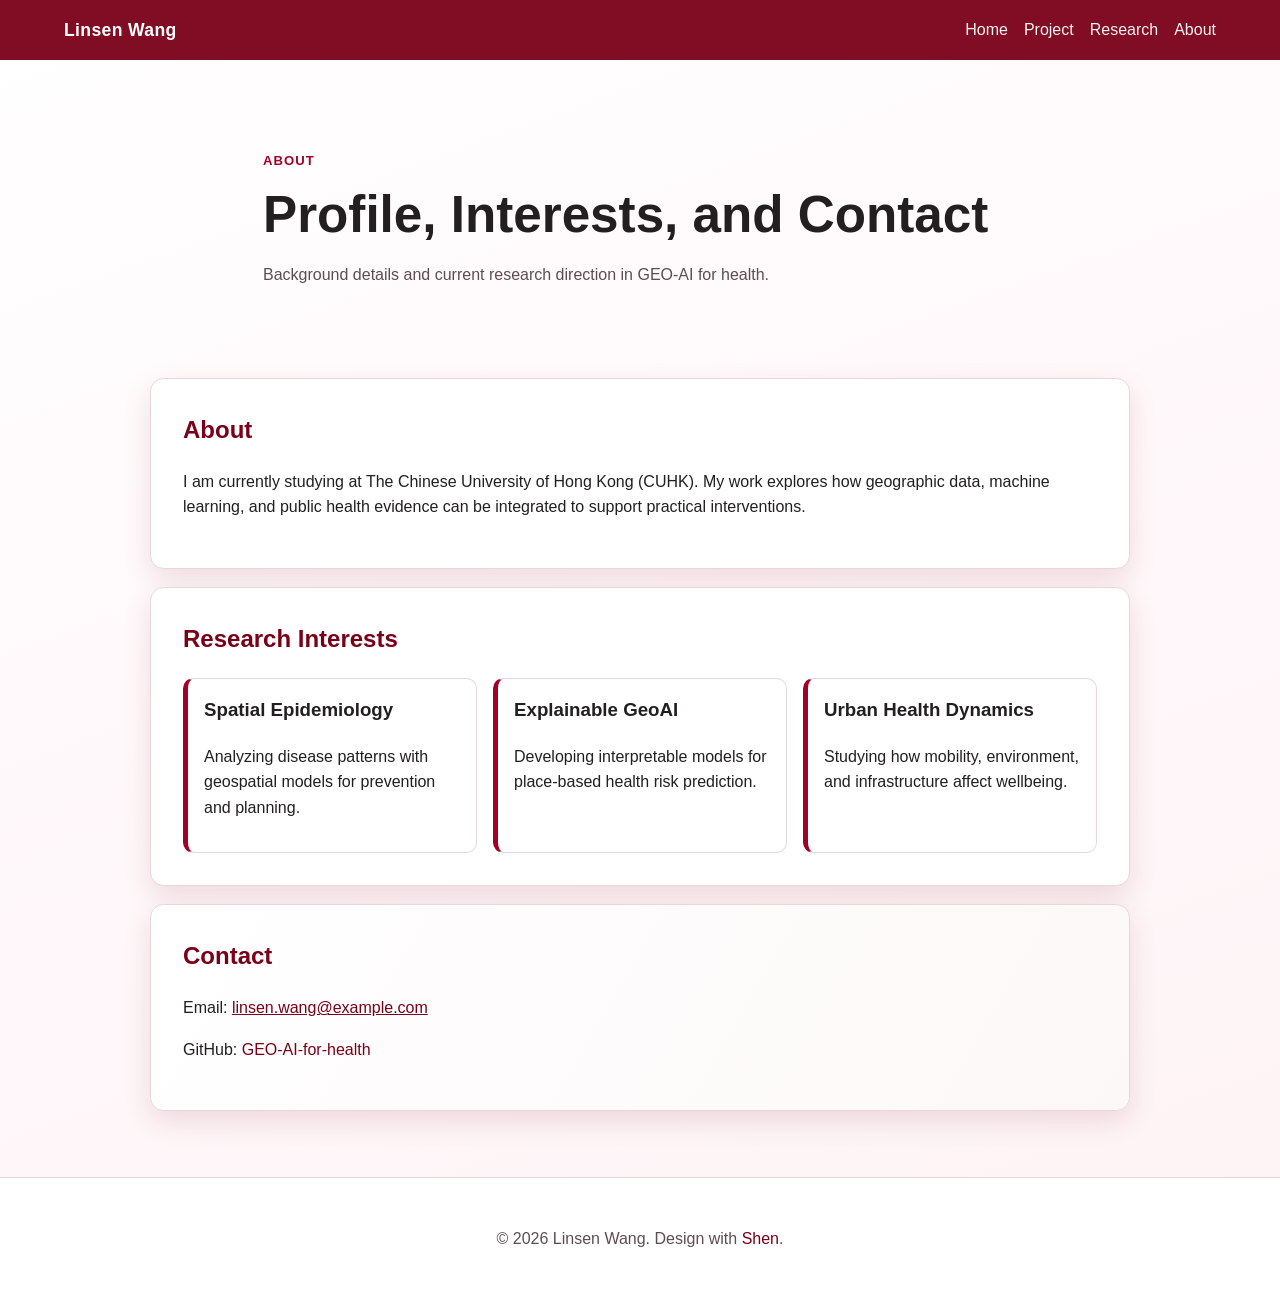
==== about.html @ bac1134b "init init with shen" ====
<!DOCTYPE html>
<html lang="en">
<head>
  <meta charset="UTF-8">
  <meta name="viewport" content="width=device-width, initial-scale=1.0">
  <title>Linsen Wang | About</title>
  <meta name="description" content="About page for Linsen Wang at CUHK with research interests and contact.">
  <link rel="stylesheet" href="assets/css/style.css">
</head>
<body>
  <header class="hero hero-compact" id="top">
    <nav class="main-nav" data-include="partials/nav.html"></nav>

    <div class="hero-content">
      <p class="hero-kicker">About</p>
      <h1>Profile, Interests, and Contact</h1>
      <p class="hero-text">Background details and current research direction in GEO-AI for health.</p>
    </div>
  </header>

  <main>
    <section class="panel">
      <h2>About</h2>
      <p>
        I am currently studying at The Chinese University of Hong Kong (CUHK). My work explores
        how geographic data, machine learning, and public health evidence can be integrated to
        support practical interventions.
      </p>
    </section>

    <section class="panel">
      <h2>Research Interests</h2>
      <div class="card-grid">
        <article class="card">
          <h3>Spatial Epidemiology</h3>
          <p>Analyzing disease patterns with geospatial models for prevention and planning.</p>
        </article>
        <article class="card">
          <h3>Explainable GeoAI</h3>
          <p>Developing interpretable models for place-based health risk prediction.</p>
        </article>
        <article class="card">
          <h3>Urban Health Dynamics</h3>
          <p>Studying how mobility, environment, and infrastructure affect wellbeing.</p>
        </article>
      </div>
    </section>

    <section class="panel panel-accent">
      <h2>Contact</h2>
      <p>Email: <a href="mailto:linsen.wang@example.com">linsen.wang@example.com</a></p>
      <p>GitHub: <a href="https://github.com/GEO-AI-for-health" target="_blank" rel="noopener noreferrer">GEO-AI-for-health</a></p>
    </section>
  </main>

  <footer class="site-footer" data-include="partials/footer.html"></footer>

  <script src="assets/js/site.js"></script>
</body>
</html>
---- assets/css/style.css ----
:root {
  --cuhk-red: #7a0019;
  --cuhk-red-light: #a20026;
  --warm-white: #fcf8f7;
  --ink: #231f20;
  --muted: #5d4d52;
  --panel: #ffffff;
  --border: #e7d7dc;
  --shadow: 0 10px 28px rgba(122, 0, 25, 0.12);
}

* {
  box-sizing: border-box;
}

body {
  margin: 0;
  font-family: "Segoe UI", "Noto Sans", "Helvetica Neue", Arial, sans-serif;
  line-height: 1.6;
  color: var(--ink);
  background: linear-gradient(160deg, #fff 0%, #fff8fa 45%, #fdf3f5 100%);
}

a {
  color: var(--cuhk-red);
}

a:hover,
a:focus-visible {
  color: #5e0014;
}

a[target="_blank"] {
  text-decoration: none;
}

a[target="_blank"]:hover,
a[target="_blank"]:focus-visible {
  text-decoration: none;
}

/* NAVIGATION */
.main-nav {
  display: flex;
  align-items: center;
  justify-content: space-between;
  gap: 1rem;
  padding: 1rem clamp(1rem, 5vw, 4rem);
  position: sticky;
  top: 0;
  background: rgba(122, 0, 25, 0.95);
  backdrop-filter: blur(6px);
  z-index: 100;
  width: 100%;
}

.brand {
  color: #fff;
  text-decoration: none;
  font-weight: 700;
  font-size: 1.1rem;
  letter-spacing: 0.02em;
}

.menu-toggle {
  display: none;
  border: 1px solid rgba(255, 255, 255, 0.4);
  background: transparent;
  color: #fff;
  border-radius: 999px;
  padding: 0.35rem 0.8rem;
  cursor: pointer;
}

.nav-links {
  list-style: none;
  display: flex;
  gap: 1rem;
  margin: 0;
  padding: 0;
}

.nav-links a {
  color: #fff;
  text-decoration: none;
  font-weight: 500;
  opacity: 0.95;
}

.nav-links a:hover,
.nav-links a:focus-visible {
  opacity: 1;
  text-decoration: underline;
  text-underline-offset: 0.2rem;
}

/* HERO */
.hero {
  min-height: 68vh;
}

.hero-compact {
  min-height: 40vh;
}

.hero-content {
  max-width: 850px;
  margin: 0 auto;
  padding: clamp(2rem, 6vw, 5rem) clamp(1rem, 5vw, 3rem) 3rem;
}

.hero-kicker {
  color: var(--cuhk-red-light);
  font-weight: 700;
  text-transform: uppercase;
  letter-spacing: 0.08em;
  font-size: 0.82rem;
}

.hero h1 {
  margin: 0.5rem 0 1rem;
  font-size: clamp(1.9rem, 6vw, 3.2rem);
  line-height: 1.2;
}

.hero-text {
  max-width: 66ch;
  color: var(--muted);
}

.hero-cta {
  display: inline-block;
  margin-top: 1.2rem;
  padding: 0.72rem 1.1rem;
  border-radius: 0.65rem;
  background: var(--cuhk-red);
  color: #fff;
  text-decoration: none;
  font-weight: 600;
  box-shadow: var(--shadow);
}

.hero-cta:hover,
.hero-cta:focus-visible {
  background: #5e0014;
}

/* PANELS */
main {
  padding: 0 clamp(1rem, 5vw, 3.2rem) 3rem;
}

main,
.hero-content {
  width: min(1120px, 100%);
  margin-left: auto;
  margin-right: auto;
}

.panel {
  max-width: 980px;
  margin: 1.1rem auto;
  background: var(--panel);
  border: 1px solid var(--border);
  border-radius: 0.85rem;
  box-shadow: var(--shadow);
  padding: clamp(1rem, 3vw, 2rem);
}

.panel h2 {
  margin-top: 0;
  color: var(--cuhk-red);
}

.panel-accent {
  background: linear-gradient(120deg, #fff, var(--warm-white));
}

.card-grid {
  display: grid;
  grid-template-columns: repeat(auto-fit, minmax(220px, 1fr));
  gap: 1rem;
}

.card {
  border: 1px solid var(--border);
  border-left: 5px solid var(--cuhk-red-light);
  border-radius: 0.65rem;
  padding: 1rem;
  background: #fff;
}

.card h3 {
  margin-top: 0;
}

.timeline,
.publication-list {
  padding-left: 1.2rem;
}

.timeline li,
.publication-list li {
  margin-bottom: 0.75rem;
}

.site-footer {
  padding: 2rem 1rem 2.4rem;
  text-align: center;
  color: var(--muted);
  border-top: 1px solid var(--border);
  background: #fff;
  width: 100%;
}

.site-footer a {
  color: var(--cuhk-red);
  text-decoration: none;
}

/* MOBILE MENU */
@media (max-width: 800px) {
  .menu-toggle {
    display: inline-block;
  }

  .nav-links {
    position: absolute;
    right: 1rem;
    top: 3.6rem;
    flex-direction: column;
    background: #5e0014;
    border: 1px solid rgba(255, 255, 255, 0.2);
    border-radius: 0.65rem;
    min-width: 190px;
    padding: 0.65rem;
    display: none;
  }

  .nav-links.open {
    display: flex;
  }
}

/*
  STYLE CUSTOMIZATION GUIDE:
  - Change --cuhk-red and --cuhk-red-light to switch theme color.
  - Edit spacing in .panel, .hero-content for denser/airier layouts.
  - Add new section styles by creating a new class and attaching it in index.html.
*/
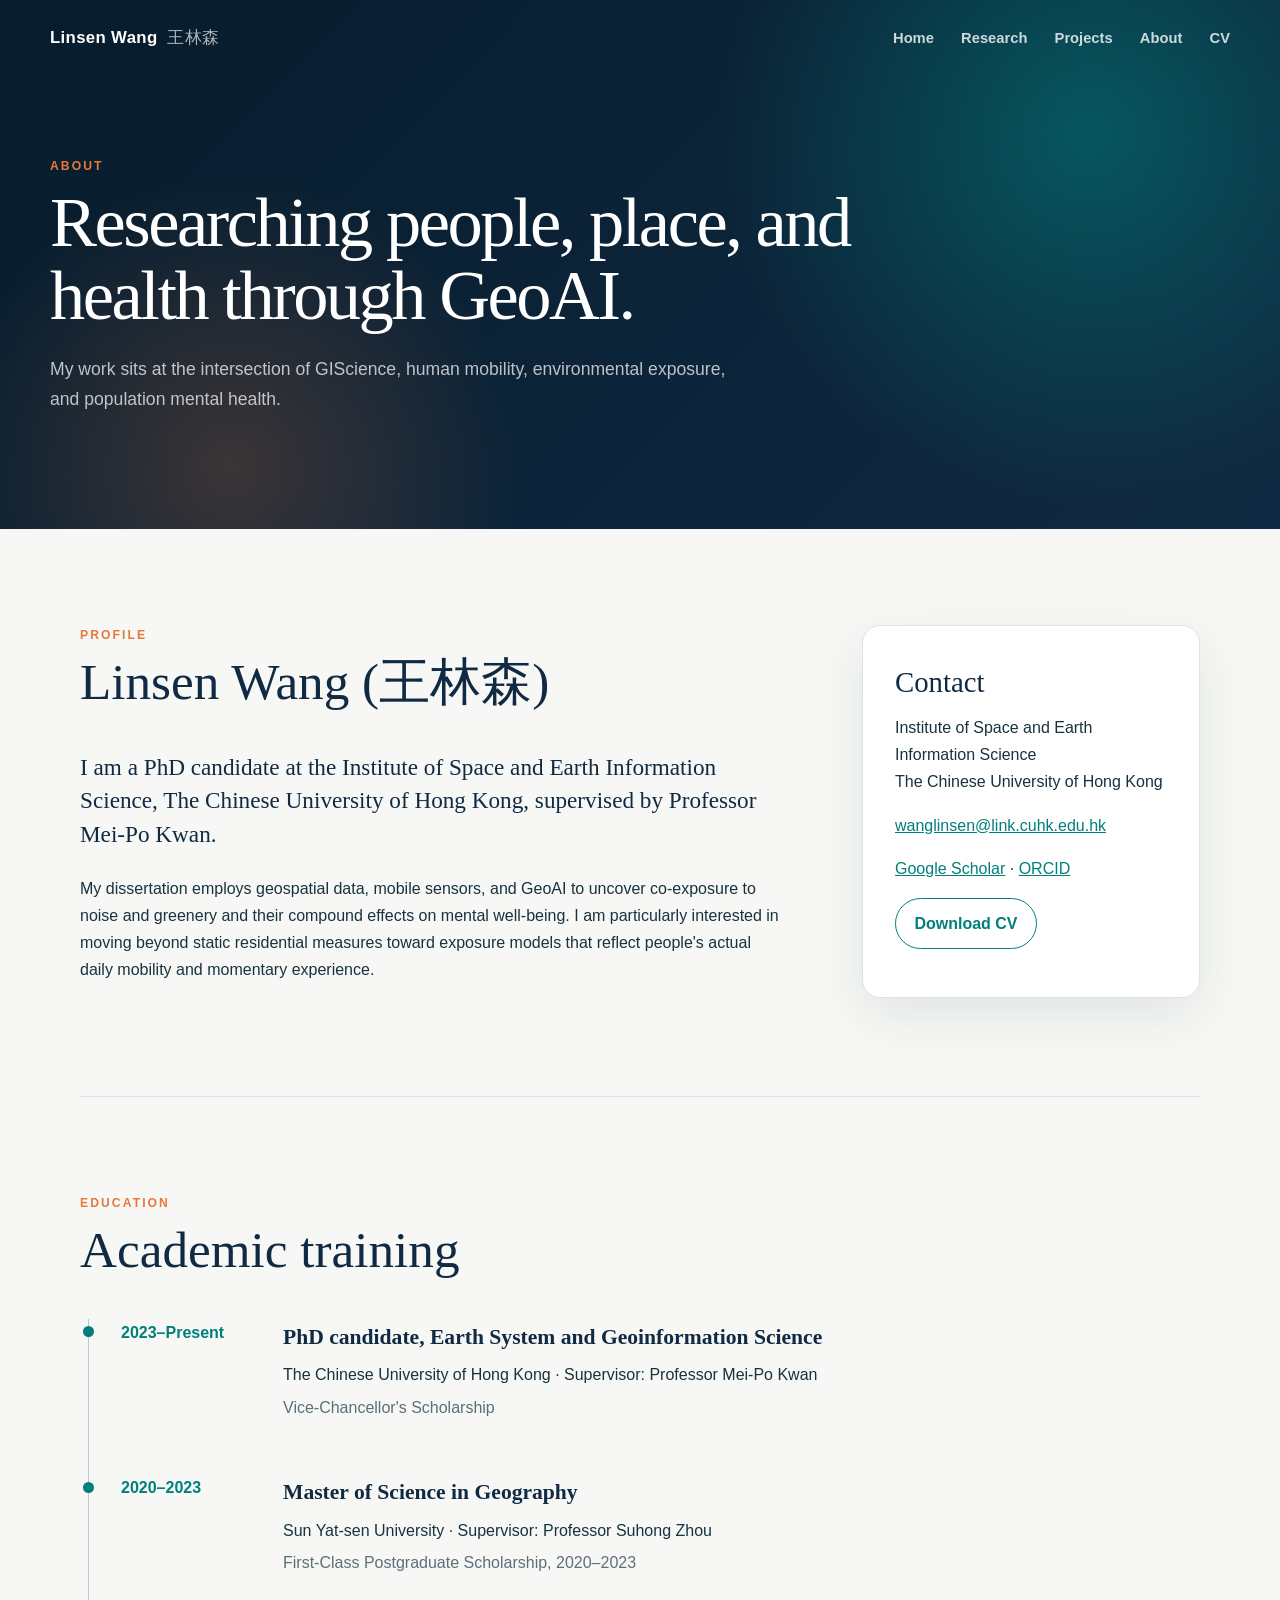
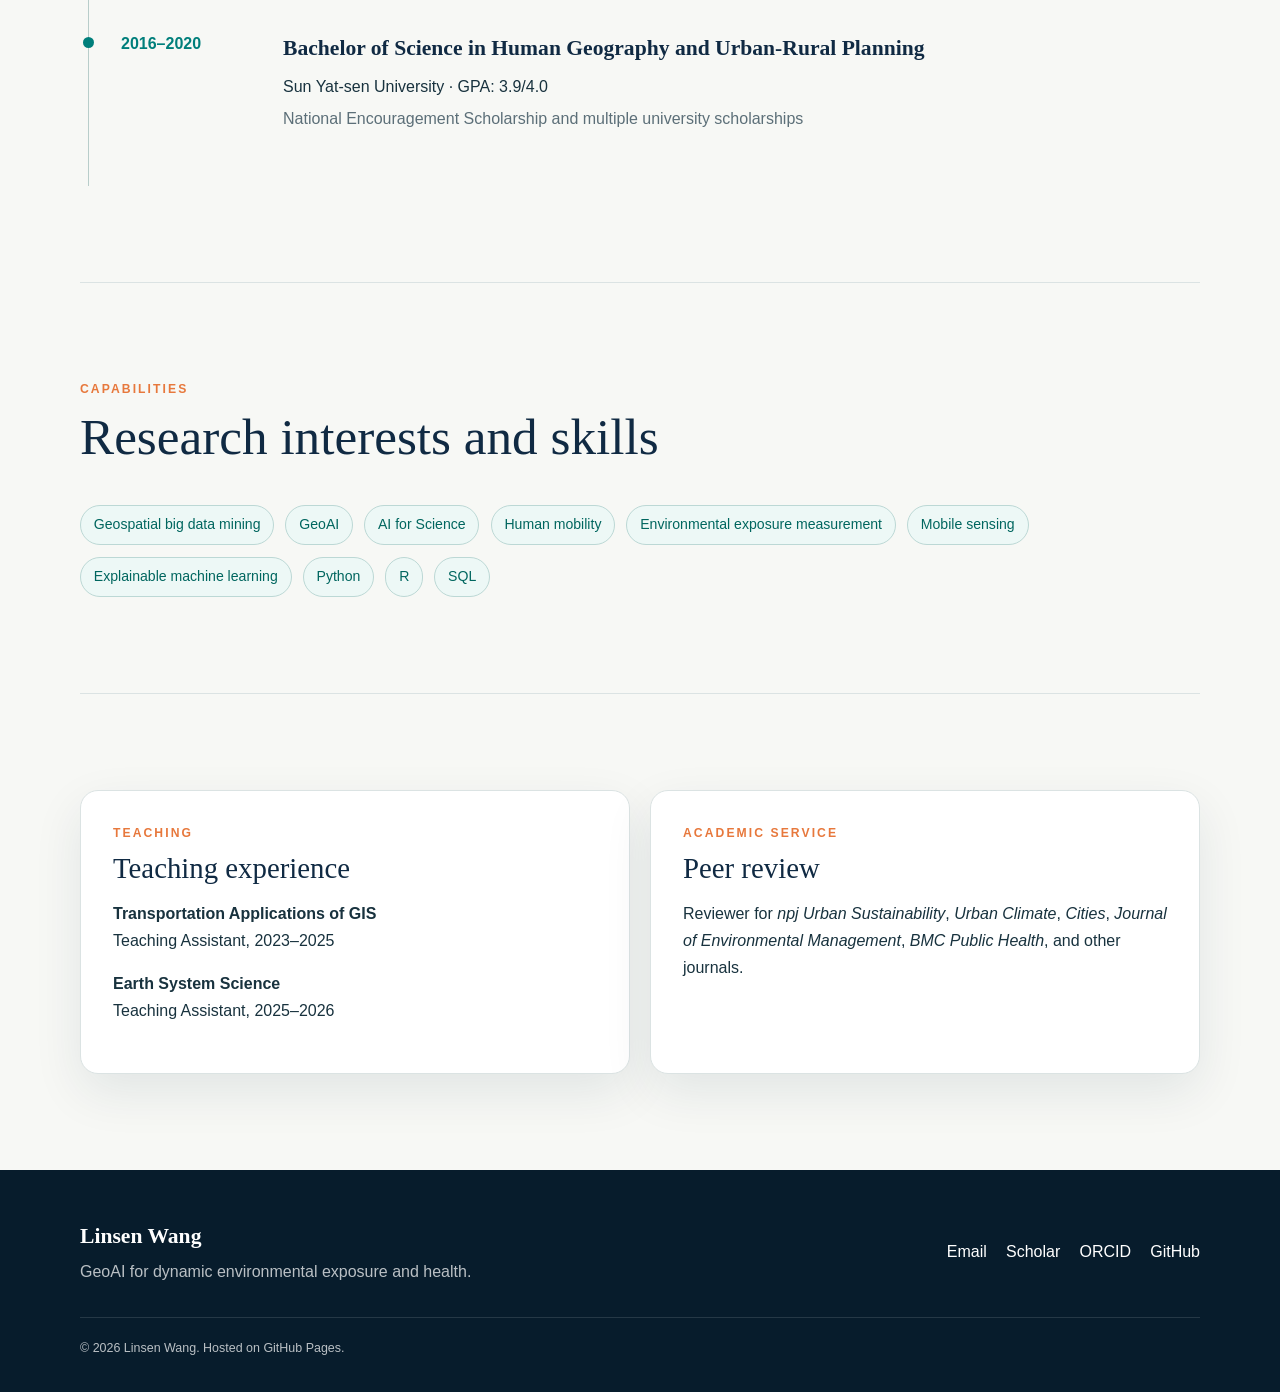
==== commit 30f2a8db: "feat: build academic profile from CV" ====
--- a/about.html
+++ b/about.html
@@ -4,57 +4,99 @@
   <meta charset="UTF-8">
   <meta name="viewport" content="width=device-width, initial-scale=1.0">
   <title>Linsen Wang | About</title>
-  <meta name="description" content="About page for Linsen Wang at CUHK with research interests and contact.">
+  <meta name="description" content="Education, research interests, awards, teaching, and academic service of Linsen Wang.">
   <link rel="stylesheet" href="assets/css/style.css">
 </head>
 <body>
-  <header class="hero hero-compact" id="top">
+  <header class="page-header" id="top">
     <nav class="main-nav" data-include="partials/nav.html"></nav>
-
-    <div class="hero-content">
-      <p class="hero-kicker">About</p>
-      <h1>Profile, Interests, and Contact</h1>
-      <p class="hero-text">Background details and current research direction in GEO-AI for health.</p>
+    <div class="page-header-content">
+      <p class="eyebrow">About</p>
+      <h1>Researching people, place, and health through GeoAI.</h1>
+      <p>
+        My work sits at the intersection of GIScience, human mobility, environmental exposure,
+        and population mental health.
+      </p>
     </div>
   </header>
 
   <main>
-    <section class="panel">
-      <h2>About</h2>
-      <p>
-        I am currently studying at The Chinese University of Hong Kong (CUHK). My work explores
-        how geographic data, machine learning, and public health evidence can be integrated to
-        support practical interventions.
-      </p>
+    <section class="section two-column">
+      <div>
+        <div class="section-heading">
+          <p class="eyebrow">Profile</p>
+          <h2>Linsen Wang (王林森)</h2>
+        </div>
+        <p class="lead">
+          I am a PhD candidate at the Institute of Space and Earth Information Science,
+          The Chinese University of Hong Kong, supervised by Professor Mei-Po Kwan.
+        </p>
+        <p>
+          My dissertation employs geospatial data, mobile sensors, and GeoAI to uncover
+          co-exposure to noise and greenery and their compound effects on mental well-being.
+          I am particularly interested in moving beyond static residential measures toward
+          exposure models that reflect people's actual daily mobility and momentary experience.
+        </p>
+      </div>
+      <aside class="contact-card">
+        <h2>Contact</h2>
+        <p>Institute of Space and Earth Information Science<br>The Chinese University of Hong Kong</p>
+        <p><a href="mailto:wanglinsen@link.cuhk.edu.hk">wanglinsen@link.cuhk.edu.hk</a></p>
+        <p><a href="https://scholar.google.com/citations?user=E6fkBGgAAAAJ&hl=en" target="_blank" rel="noopener noreferrer">Google Scholar</a> · <a href="https://orcid.org/0009-0004-7483-9359" target="_blank" rel="noopener noreferrer">ORCID</a></p>
+        <p><a class="button cv-button" href="assets/Linsen_Wang_CV.docx">Download CV</a></p>
+      </aside>
     </section>
 
-    <section class="panel">
-      <h2>Research Interests</h2>
-      <div class="card-grid">
-        <article class="card">
-          <h3>Spatial Epidemiology</h3>
-          <p>Analyzing disease patterns with geospatial models for prevention and planning.</p>
+    <section class="section">
+      <div class="section-heading">
+        <p class="eyebrow">Education</p>
+        <h2>Academic training</h2>
+      </div>
+      <div class="timeline">
+        <article>
+          <div class="timeline-date">2023–Present</div>
+          <div><h3>PhD candidate, Earth System and Geoinformation Science</h3><p>The Chinese University of Hong Kong · Supervisor: Professor Mei-Po Kwan</p><p class="muted">Vice-Chancellor's Scholarship</p></div>
         </article>
-        <article class="card">
-          <h3>Explainable GeoAI</h3>
-          <p>Developing interpretable models for place-based health risk prediction.</p>
+        <article>
+          <div class="timeline-date">2020–2023</div>
+          <div><h3>Master of Science in Geography</h3><p>Sun Yat-sen University · Supervisor: Professor Suhong Zhou</p><p class="muted">First-Class Postgraduate Scholarship, 2020–2023</p></div>
         </article>
-        <article class="card">
-          <h3>Urban Health Dynamics</h3>
-          <p>Studying how mobility, environment, and infrastructure affect wellbeing.</p>
+        <article>
+          <div class="timeline-date">2016–2020</div>
+          <div><h3>Bachelor of Science in Human Geography and Urban-Rural Planning</h3><p>Sun Yat-sen University · GPA: 3.9/4.0</p><p class="muted">National Encouragement Scholarship and multiple university scholarships</p></div>
         </article>
       </div>
     </section>
 
-    <section class="panel panel-accent">
-      <h2>Contact</h2>
-      <p>Email: <a href="mailto:linsen.wang@example.com">linsen.wang@example.com</a></p>
-      <p>GitHub: <a href="https://github.com/GEO-AI-for-health" target="_blank" rel="noopener noreferrer">GEO-AI-for-health</a></p>
+    <section class="section">
+      <div class="section-heading">
+        <p class="eyebrow">Capabilities</p>
+        <h2>Research interests and skills</h2>
+      </div>
+      <div class="tag-list">
+        <span>Geospatial big data mining</span><span>GeoAI</span><span>AI for Science</span>
+        <span>Human mobility</span><span>Environmental exposure measurement</span>
+        <span>Mobile sensing</span><span>Explainable machine learning</span>
+        <span>Python</span><span>R</span><span>SQL</span>
+      </div>
+    </section>
+
+    <section class="section split-cards">
+      <article class="info-card">
+        <p class="eyebrow">Teaching</p>
+        <h2>Teaching experience</h2>
+        <p><strong>Transportation Applications of GIS</strong><br>Teaching Assistant, 2023–2025</p>
+        <p><strong>Earth System Science</strong><br>Teaching Assistant, 2025–2026</p>
+      </article>
+      <article class="info-card">
+        <p class="eyebrow">Academic service</p>
+        <h2>Peer review</h2>
+        <p>Reviewer for <em>npj Urban Sustainability</em>, <em>Urban Climate</em>, <em>Cities</em>, <em>Journal of Environmental Management</em>, <em>BMC Public Health</em>, and other journals.</p>
+      </article>
     </section>
   </main>
 
   <footer class="site-footer" data-include="partials/footer.html"></footer>
-
   <script src="assets/js/site.js"></script>
 </body>
 </html>
--- a/assets/css/style.css
+++ b/assets/css/style.css
@@ -1,250 +1,263 @@
 :root {
-  --cuhk-red: #7a0019;
-  --cuhk-red-light: #a20026;
-  --warm-white: #fcf8f7;
-  --ink: #231f20;
-  --muted: #5d4d52;
-  --panel: #ffffff;
-  --border: #e7d7dc;
-  --shadow: 0 10px 28px rgba(122, 0, 25, 0.12);
-}
-
-* {
-  box-sizing: border-box;
-}
-
+  --navy: #102a43;
+  --navy-deep: #071c2c;
+  --teal: #007f7b;
+  --teal-light: #dff4f1;
+  --orange: #e7783c;
+  --paper: #f7f8f5;
+  --white: #ffffff;
+  --ink: #18323e;
+  --muted: #5c6f78;
+  --line: #dbe3e3;
+  --shadow: 0 18px 50px rgba(16, 42, 67, 0.09);
+  --radius: 18px;
+}
+
+* { box-sizing: border-box; }
+html { scroll-behavior: smooth; }
 body {
   margin: 0;
-  font-family: "Segoe UI", "Noto Sans", "Helvetica Neue", Arial, sans-serif;
-  line-height: 1.6;
   color: var(--ink);
-  background: linear-gradient(160deg, #fff 0%, #fff8fa 45%, #fdf3f5 100%);
-}
-
-a {
-  color: var(--cuhk-red);
-}
-
-a:hover,
-a:focus-visible {
-  color: #5e0014;
-}
-
-a[target="_blank"] {
-  text-decoration: none;
-}
-
-a[target="_blank"]:hover,
-a[target="_blank"]:focus-visible {
-  text-decoration: none;
-}
-
-/* NAVIGATION */
+  background: var(--paper);
+  font-family: Inter, "Segoe UI", "Noto Sans", Arial, sans-serif;
+  line-height: 1.7;
+}
+a { color: var(--teal); }
+a:hover, a:focus-visible { color: var(--navy); }
+
 .main-nav {
+  width: min(1180px, calc(100% - 2rem));
+  margin: 0 auto;
+  min-height: 76px;
   display: flex;
   align-items: center;
   justify-content: space-between;
-  gap: 1rem;
-  padding: 1rem clamp(1rem, 5vw, 4rem);
-  position: sticky;
-  top: 0;
-  background: rgba(122, 0, 25, 0.95);
-  backdrop-filter: blur(6px);
-  z-index: 100;
-  width: 100%;
-}
-
+  gap: 2rem;
+  position: relative;
+  z-index: 20;
+}
 .brand {
-  color: #fff;
+  color: var(--white);
+  font-size: 1.05rem;
+  font-weight: 750;
   text-decoration: none;
-  font-weight: 700;
-  font-size: 1.1rem;
-  letter-spacing: 0.02em;
-}
-
+  letter-spacing: .02em;
+}
+.brand span { font-weight: 500; opacity: .65; margin-left: .3rem; }
+.nav-links { display: flex; gap: 1.7rem; list-style: none; margin: 0; padding: 0; }
+.nav-links a {
+  color: rgba(255,255,255,.8);
+  text-decoration: none;
+  font-size: .92rem;
+  font-weight: 650;
+}
+.nav-links a:hover, .nav-links a:focus-visible { color: var(--white); }
 .menu-toggle {
   display: none;
-  border: 1px solid rgba(255, 255, 255, 0.4);
+  color: var(--white);
+  border: 1px solid rgba(255,255,255,.35);
+  border-radius: 999px;
+  padding: .4rem .9rem;
   background: transparent;
-  color: #fff;
+}
+
+.hero, .page-header {
+  color: var(--white);
+  background:
+    radial-gradient(circle at 85% 25%, rgba(0,127,123,.55), transparent 32%),
+    radial-gradient(circle at 18% 88%, rgba(231,120,60,.22), transparent 25%),
+    linear-gradient(135deg, var(--navy-deep), var(--navy));
+}
+.hero { min-height: 720px; }
+.hero-layout {
+  width: min(1180px, calc(100% - 2rem));
+  min-height: 620px;
+  margin: 0 auto;
+  padding: 5rem 0 7rem;
+  display: grid;
+  grid-template-columns: minmax(0, 1.3fr) minmax(300px, .7fr);
+  align-items: center;
+  gap: clamp(3rem, 7vw, 7rem);
+}
+.hero h1, .page-header h1 {
+  margin: .6rem 0 1.5rem;
+  max-width: 850px;
+  font-family: Georgia, "Times New Roman", serif;
+  font-size: clamp(2.8rem, 6vw, 5.7rem);
+  font-weight: 500;
+  line-height: 1.03;
+  letter-spacing: -.035em;
+}
+.hero-text { max-width: 690px; color: rgba(255,255,255,.76); font-size: 1.14rem; }
+.eyebrow {
+  margin: 0;
+  color: var(--orange);
+  font-size: .76rem;
+  font-weight: 800;
+  letter-spacing: .17em;
+  text-transform: uppercase;
+}
+.hero-card {
+  padding: 2rem;
+  border: 1px solid rgba(255,255,255,.18);
+  border-radius: var(--radius);
+  background: rgba(255,255,255,.08);
+  box-shadow: 0 28px 80px rgba(0,0,0,.18);
+  backdrop-filter: blur(12px);
+}
+.hero-card h2 { font-family: Georgia, serif; font-size: 1.75rem; line-height: 1.25; }
+.hero-card p { color: rgba(255,255,255,.75); }
+.card-label { color: #75d8d0 !important; font-size: .75rem; font-weight: 800; letter-spacing: .12em; text-transform: uppercase; }
+.quick-facts { margin: 1.5rem 0 0; }
+.quick-facts div { padding: .8rem 0; border-top: 1px solid rgba(255,255,255,.13); }
+.quick-facts dt { color: rgba(255,255,255,.5); font-size: .72rem; text-transform: uppercase; letter-spacing: .08em; }
+.quick-facts dd { margin: .15rem 0 0; color: var(--white); }
+.button-row { display: flex; flex-wrap: wrap; gap: .85rem; margin-top: 2rem; }
+.button {
+  display: inline-flex;
+  align-items: center;
+  min-height: 48px;
+  padding: .7rem 1.15rem;
   border-radius: 999px;
-  padding: 0.35rem 0.8rem;
-  cursor: pointer;
-}
-
-.nav-links {
-  list-style: none;
-  display: flex;
-  gap: 1rem;
-  margin: 0;
-  padding: 0;
-}
-
-.nav-links a {
-  color: #fff;
+  font-weight: 750;
   text-decoration: none;
+}
+.button-primary { color: var(--navy-deep); background: var(--white); }
+.button-secondary { color: var(--white); border: 1px solid rgba(255,255,255,.38); background: transparent; }
+.button:hover, .button:focus-visible { color: var(--navy-deep); background: #dff4f1; }
+.profile-links { display: flex; flex-wrap: wrap; gap: 1.2rem; list-style: none; padding: 0; margin: 1.5rem 0 0; }
+.profile-links a { color: rgba(255,255,255,.72); font-size: .88rem; text-decoration: none; border-bottom: 1px solid rgba(255,255,255,.3); }
+
+.page-header-content {
+  width: min(1180px, calc(100% - 2rem));
+  margin: 0 auto;
+  padding: 5rem 0 6rem;
+}
+.page-header h1 { max-width: 940px; font-size: clamp(2.7rem, 5.5vw, 5rem); }
+.page-header-content > p:not(.eyebrow) { max-width: 680px; color: rgba(255,255,255,.72); font-size: 1.1rem; }
+.page-header .button { margin-top: 1rem; }
+
+main { overflow: hidden; }
+.section {
+  width: min(1120px, calc(100% - 2rem));
+  margin: 0 auto;
+  padding: 6rem 0;
+}
+.section + .section { border-top: 1px solid var(--line); }
+.section-heading { max-width: 760px; margin-bottom: 2.5rem; }
+.section-heading h2, .contact-card h2, .info-card h2 {
+  margin: .5rem 0 0;
+  color: var(--navy);
+  font-family: Georgia, "Times New Roman", serif;
+  font-size: clamp(2rem, 4vw, 3.25rem);
   font-weight: 500;
-  opacity: 0.95;
-}
-
-.nav-links a:hover,
-.nav-links a:focus-visible {
-  opacity: 1;
-  text-decoration: underline;
-  text-underline-offset: 0.2rem;
-}
-
-/* HERO */
-.hero {
-  min-height: 68vh;
-}
-
-.hero-compact {
-  min-height: 40vh;
-}
-
-.hero-content {
-  max-width: 850px;
-  margin: 0 auto;
-  padding: clamp(2rem, 6vw, 5rem) clamp(1rem, 5vw, 3rem) 3rem;
-}
-
-.hero-kicker {
-  color: var(--cuhk-red-light);
-  font-weight: 700;
+  line-height: 1.12;
+}
+.lead { color: var(--navy); font-family: Georgia, serif; font-size: 1.45rem; line-height: 1.45; }
+.muted, .venue, .note { color: var(--muted); }
+.note { font-size: .9rem; margin-top: 2rem; }
+.card-grid { display: grid; grid-template-columns: repeat(3, 1fr); gap: 1.25rem; }
+.card, .info-card, .contact-card, .project-card {
+  padding: 2rem;
+  border: 1px solid var(--line);
+  border-radius: var(--radius);
+  background: var(--white);
+  box-shadow: var(--shadow);
+}
+.card-number { color: var(--orange); font-size: .75rem; font-weight: 800; letter-spacing: .12em; }
+.card h3 { color: var(--navy); font-family: Georgia, serif; font-size: 1.45rem; }
+.feature-section { width: min(1120px, calc(100% - 2rem)); }
+.feature-list { display: grid; gap: 1rem; }
+.feature-item {
+  position: relative;
+  padding: 2rem 2rem 2rem 2.25rem;
+  border-left: 4px solid var(--teal);
+  background: var(--white);
+}
+.feature-item h3 { margin: .55rem 0 .65rem; color: var(--navy); font-family: Georgia, serif; font-size: 1.4rem; line-height: 1.35; }
+.feature-item p { margin: 0; color: var(--muted); }
+.status {
+  display: inline-block;
+  padding: .22rem .65rem;
+  border-radius: 999px;
+  color: #8b3a16;
+  background: #fff0e7;
+  font-size: .7rem;
+  font-weight: 800;
+  letter-spacing: .06em;
   text-transform: uppercase;
-  letter-spacing: 0.08em;
-  font-size: 0.82rem;
-}
-
-.hero h1 {
-  margin: 0.5rem 0 1rem;
-  font-size: clamp(1.9rem, 6vw, 3.2rem);
-  line-height: 1.2;
-}
-
-.hero-text {
-  max-width: 66ch;
-  color: var(--muted);
-}
-
-.hero-cta {
-  display: inline-block;
-  margin-top: 1.2rem;
-  padding: 0.72rem 1.1rem;
-  border-radius: 0.65rem;
-  background: var(--cuhk-red);
-  color: #fff;
-  text-decoration: none;
-  font-weight: 600;
-  box-shadow: var(--shadow);
-}
-
-.hero-cta:hover,
-.hero-cta:focus-visible {
-  background: #5e0014;
-}
-
-/* PANELS */
-main {
-  padding: 0 clamp(1rem, 5vw, 3.2rem) 3rem;
-}
-
-main,
-.hero-content {
-  width: min(1120px, 100%);
-  margin-left: auto;
-  margin-right: auto;
-}
-
-.panel {
-  max-width: 980px;
-  margin: 1.1rem auto;
-  background: var(--panel);
-  border: 1px solid var(--border);
-  border-radius: 0.85rem;
-  box-shadow: var(--shadow);
-  padding: clamp(1rem, 3vw, 2rem);
-}
-
-.panel h2 {
-  margin-top: 0;
-  color: var(--cuhk-red);
-}
-
-.panel-accent {
-  background: linear-gradient(120deg, #fff, var(--warm-white));
-}
-
-.card-grid {
-  display: grid;
-  grid-template-columns: repeat(auto-fit, minmax(220px, 1fr));
-  gap: 1rem;
-}
-
-.card {
-  border: 1px solid var(--border);
-  border-left: 5px solid var(--cuhk-red-light);
-  border-radius: 0.65rem;
-  padding: 1rem;
-  background: #fff;
-}
-
-.card h3 {
-  margin-top: 0;
-}
-
-.timeline,
-.publication-list {
-  padding-left: 1.2rem;
-}
-
-.timeline li,
-.publication-list li {
-  margin-bottom: 0.75rem;
-}
-
-.site-footer {
-  padding: 2rem 1rem 2.4rem;
-  text-align: center;
-  color: var(--muted);
-  border-top: 1px solid var(--border);
-  background: #fff;
-  width: 100%;
-}
-
-.site-footer a {
-  color: var(--cuhk-red);
-  text-decoration: none;
-}
-
-/* MOBILE MENU */
-@media (max-width: 800px) {
-  .menu-toggle {
-    display: inline-block;
+}
+.status-published { color: #00665f; background: var(--teal-light); }
+.text-link { display: inline-block; margin-top: .75rem; font-weight: 750; text-decoration-thickness: 1px; text-underline-offset: .22rem; }
+.section-action { margin-top: 2rem; color: var(--teal); border-color: var(--teal); }
+
+.two-column { display: grid; grid-template-columns: minmax(0, 1.35fr) minmax(280px, .65fr); gap: 5rem; align-items: start; }
+.contact-card { position: sticky; top: 2rem; }
+.contact-card h2, .info-card h2 { font-size: 1.8rem; }
+.cv-button { color: var(--teal); border: 1px solid var(--teal); }
+.timeline { border-left: 1px solid #b8cdca; margin-left: .5rem; }
+.timeline article { display: grid; grid-template-columns: 130px 1fr; gap: 2rem; padding: 0 0 3rem 2rem; position: relative; }
+.timeline article::before { content: ""; position: absolute; left: -6px; top: .45rem; width: 11px; height: 11px; border-radius: 50%; background: var(--teal); }
+.timeline h3 { margin: 0; color: var(--navy); font-family: Georgia, serif; font-size: 1.35rem; }
+.timeline p { margin: .35rem 0; }
+.timeline-date { color: var(--teal); font-weight: 800; }
+.tag-list { display: flex; flex-wrap: wrap; gap: .7rem; }
+.tag-list span { padding: .45rem .8rem; border: 1px solid #bcd8d5; border-radius: 999px; color: #00665f; background: #edf8f6; font-size: .88rem; }
+.tag-list.small span { font-size: .72rem; }
+.split-cards { display: grid; grid-template-columns: 1fr 1fr; gap: 1.25rem; }
+
+.publication-list { display: grid; gap: 1rem; }
+.publication { padding: 1.65rem 0 1.65rem 1.4rem; border-left: 2px solid #bdd3d1; }
+.publication h3 { margin: .55rem 0; max-width: 900px; color: var(--navy); font-family: Georgia, serif; font-size: 1.3rem; line-height: 1.4; }
+.publication p { margin: .3rem 0; }
+.publication-meta { display: flex; flex-wrap: wrap; align-items: center; gap: .7rem; color: var(--teal); font-size: .76rem; font-weight: 800; letter-spacing: .06em; text-transform: uppercase; }
+.compact .feature-item { box-shadow: none; border-top: 1px solid var(--line); border-right: 1px solid var(--line); border-bottom: 1px solid var(--line); }
+
+.project-grid { display: grid; grid-template-columns: repeat(2, 1fr); gap: 1.25rem; }
+.project-card h2 { margin: .6rem 0 .8rem; color: var(--navy); font-family: Georgia, serif; font-size: 1.55rem; line-height: 1.3; }
+.project-card.featured { grid-column: 1 / -1; padding: 3rem; color: var(--white); border: none; background: linear-gradient(135deg, var(--navy), #0e5e69); }
+.project-card.featured h2 { max-width: 780px; color: var(--white); font-size: 2.1rem; }
+.project-card.featured p { max-width: 850px; color: rgba(255,255,255,.78); }
+.project-meta { color: var(--orange); font-size: .75rem; font-weight: 800; letter-spacing: .1em; text-transform: uppercase; }
+
+.site-footer { color: rgba(255,255,255,.72); background: var(--navy-deep); padding: 3rem 1rem 2rem; }
+.footer-inner { width: min(1120px, 100%); margin: 0 auto; display: flex; align-items: center; justify-content: space-between; gap: 2rem; }
+.footer-inner strong { color: var(--white); font-family: Georgia, serif; font-size: 1.35rem; }
+.footer-inner p { margin: .25rem 0 0; }
+.footer-links { display: flex; flex-wrap: wrap; gap: 1.2rem; }
+.footer-links a { color: var(--white); text-decoration: none; }
+.copyright { width: min(1120px, 100%); margin: 2rem auto 0; padding-top: 1.25rem; border-top: 1px solid rgba(255,255,255,.12); font-size: .78rem; }
+
+@media (max-width: 840px) {
+  .menu-toggle { display: inline-block; }
+  .nav-links {
+    display: none;
+    position: absolute;
+    top: 65px;
+    right: 0;
+    width: min(280px, calc(100vw - 2rem));
+    flex-direction: column;
+    gap: 0;
+    padding: .7rem;
+    border: 1px solid rgba(255,255,255,.14);
+    border-radius: 14px;
+    background: var(--navy-deep);
   }
-
-  .nav-links {
-    position: absolute;
-    right: 1rem;
-    top: 3.6rem;
-    flex-direction: column;
-    background: #5e0014;
-    border: 1px solid rgba(255, 255, 255, 0.2);
-    border-radius: 0.65rem;
-    min-width: 190px;
-    padding: 0.65rem;
-    display: none;
-  }
-
-  .nav-links.open {
-    display: flex;
-  }
-}
-
-/*
-  STYLE CUSTOMIZATION GUIDE:
-  - Change --cuhk-red and --cuhk-red-light to switch theme color.
-  - Edit spacing in .panel, .hero-content for denser/airier layouts.
-  - Add new section styles by creating a new class and attaching it in index.html.
-*/
+  .nav-links.open { display: flex; }
+  .nav-links a { display: block; padding: .7rem; }
+  .hero { min-height: auto; }
+  .hero-layout, .two-column { grid-template-columns: 1fr; }
+  .hero-layout { padding: 3.5rem 0 5rem; }
+  .hero-card { max-width: 580px; }
+  .card-grid, .split-cards, .project-grid { grid-template-columns: 1fr; }
+  .project-card.featured { grid-column: auto; }
+  .contact-card { position: static; }
+}
+
+@media (max-width: 560px) {
+  .hero h1, .page-header h1 { font-size: 2.55rem; }
+  .section { padding: 4rem 0; }
+  .timeline article { grid-template-columns: 1fr; gap: .35rem; }
+  .footer-inner { align-items: flex-start; flex-direction: column; }
+  .project-card.featured { padding: 2rem; }
+}
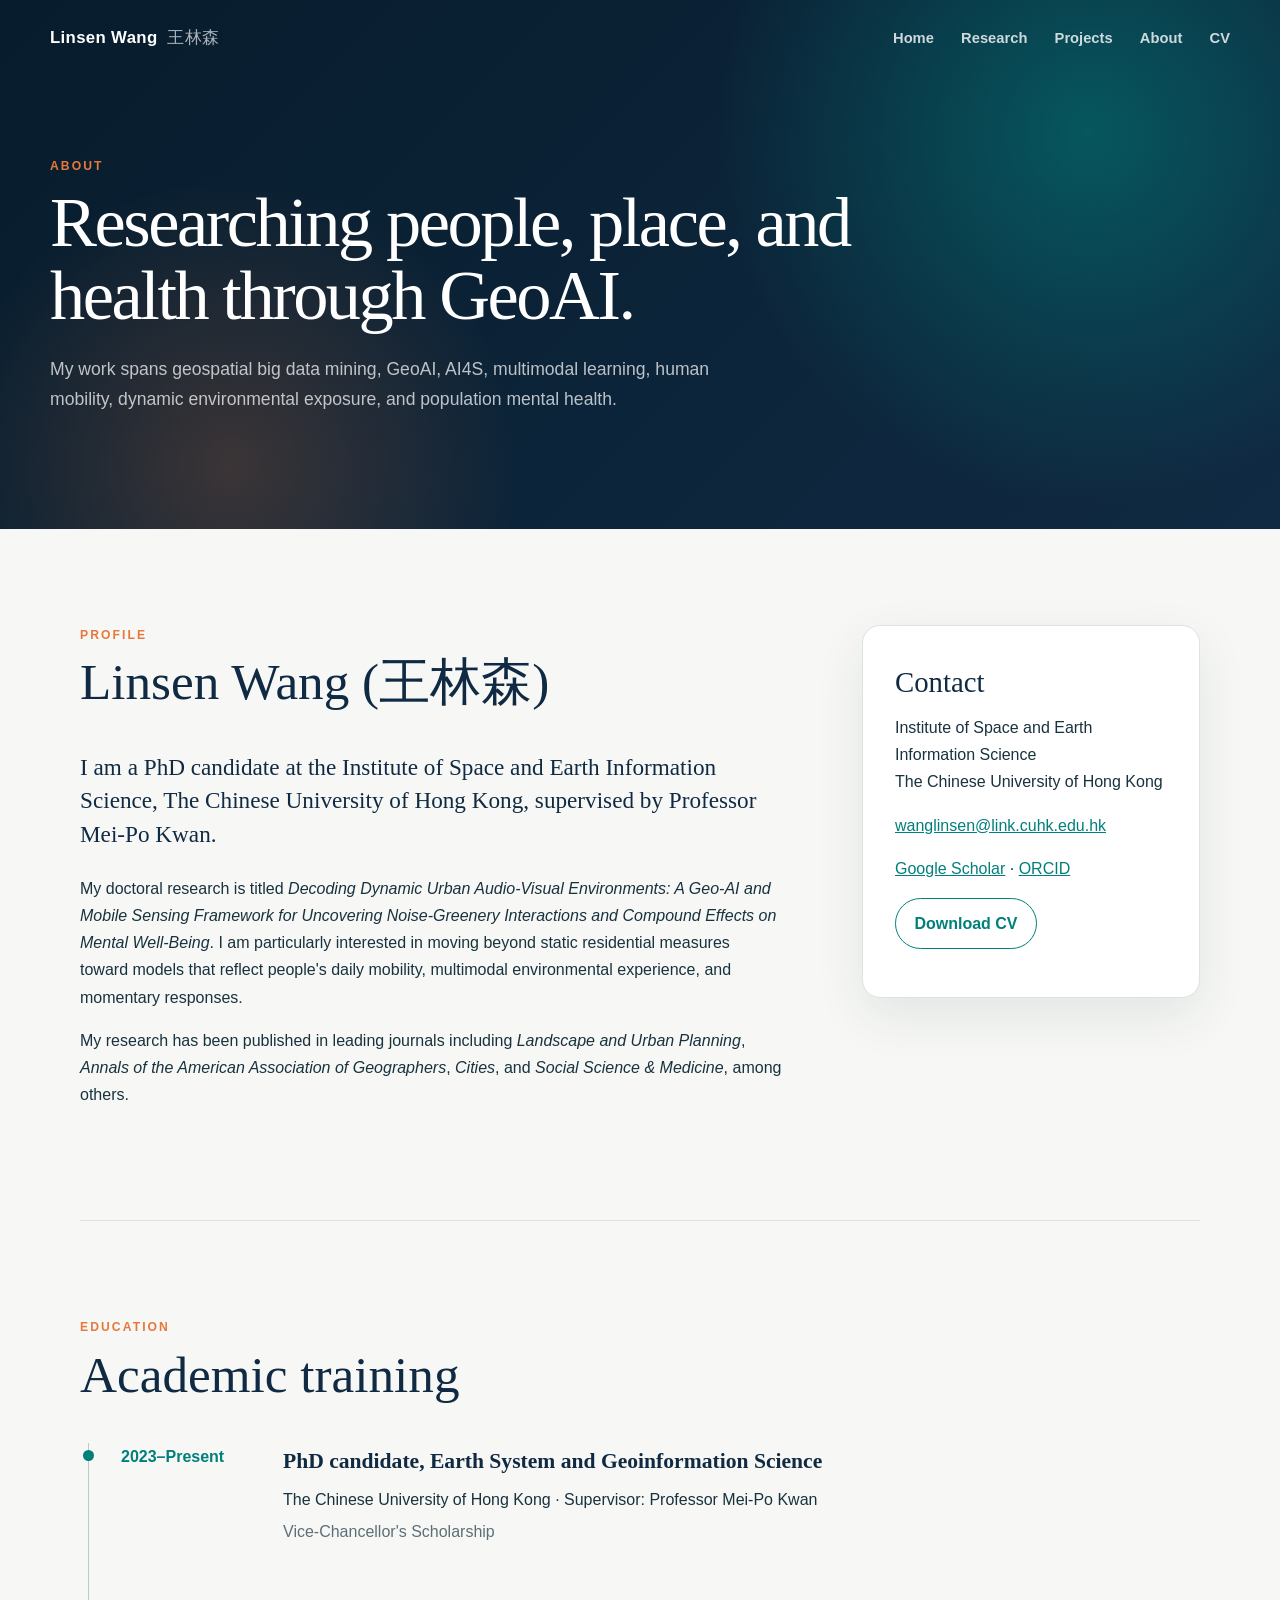
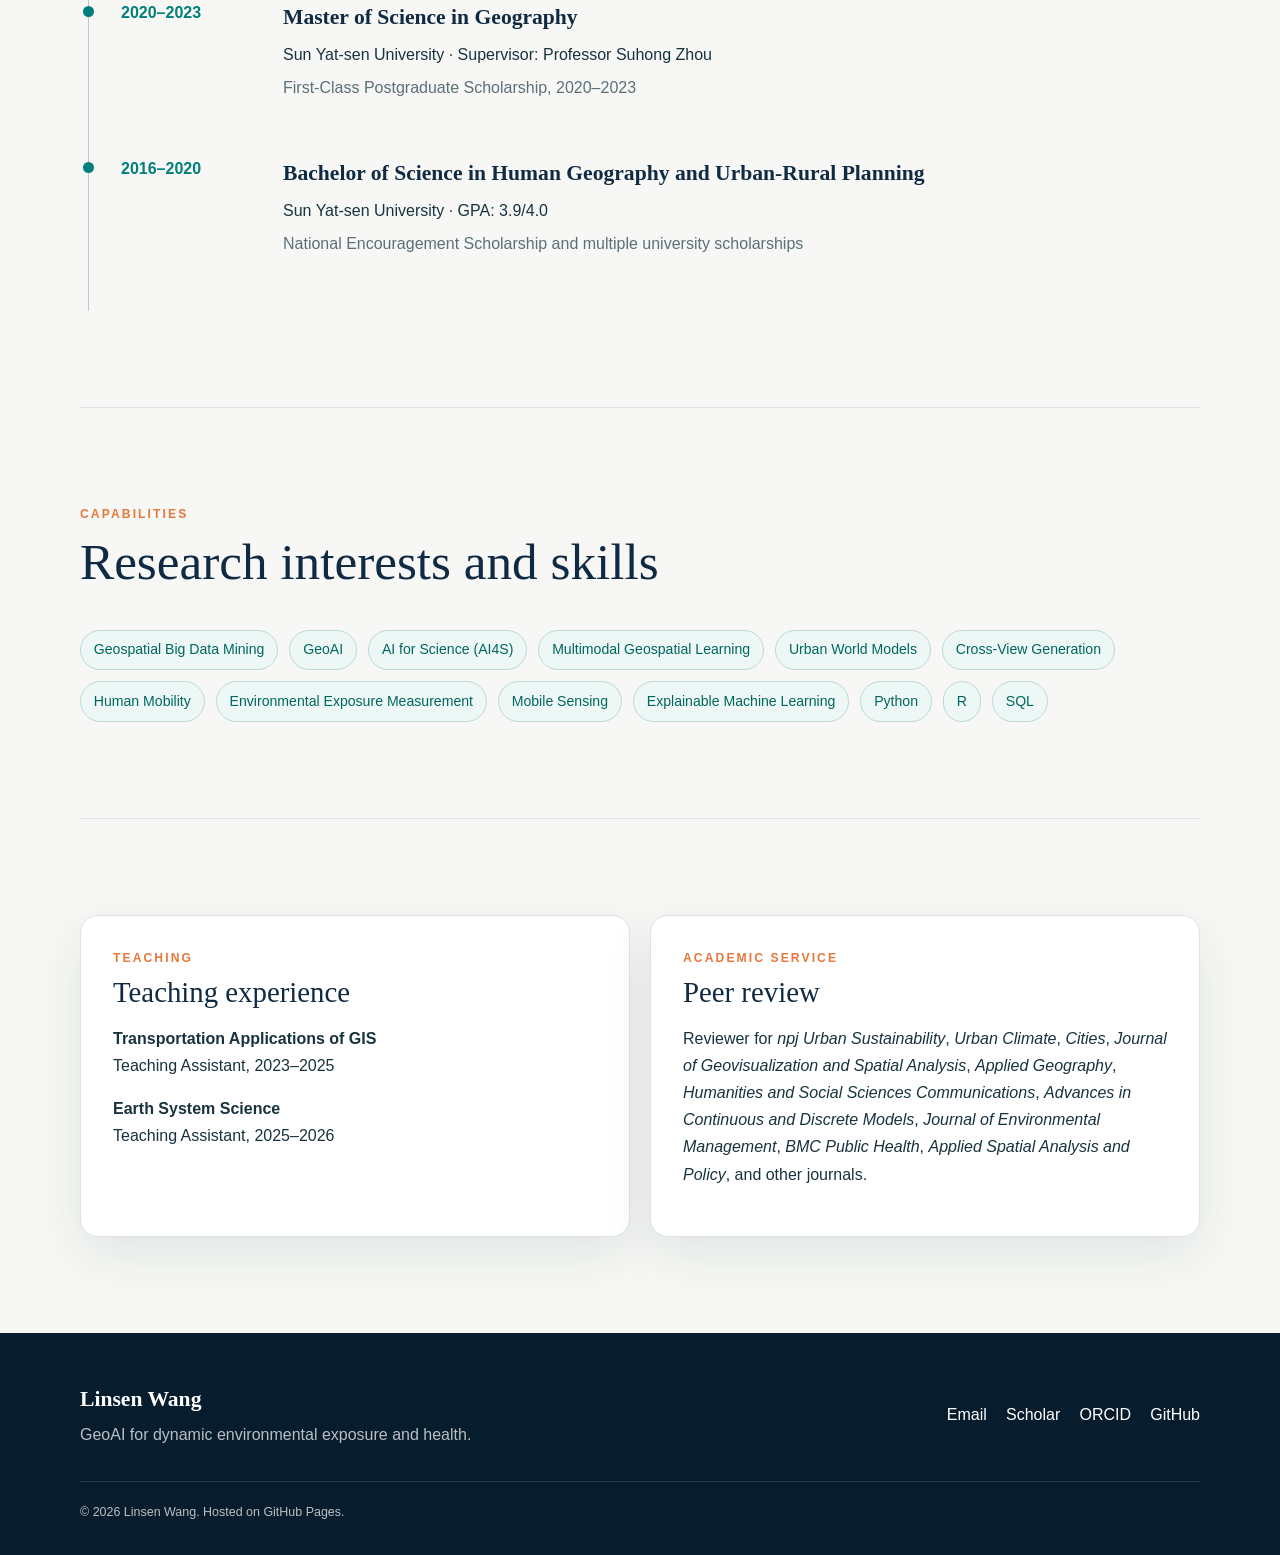
==== commit 2bf13ced: "feat: expand research profile and funded projects" ====
--- a/about.html
+++ b/about.html
@@ -14,8 +14,8 @@
       <p class="eyebrow">About</p>
       <h1>Researching people, place, and health through GeoAI.</h1>
       <p>
-        My work sits at the intersection of GIScience, human mobility, environmental exposure,
-        and population mental health.
+        My work spans geospatial big data mining, GeoAI, AI4S, multimodal learning,
+        human mobility, dynamic environmental exposure, and population mental health.
       </p>
     </div>
   </header>
@@ -32,10 +32,16 @@
           The Chinese University of Hong Kong, supervised by Professor Mei-Po Kwan.
         </p>
         <p>
-          My dissertation employs geospatial data, mobile sensors, and GeoAI to uncover
-          co-exposure to noise and greenery and their compound effects on mental well-being.
-          I am particularly interested in moving beyond static residential measures toward
-          exposure models that reflect people's actual daily mobility and momentary experience.
+          My doctoral research is titled <em>Decoding Dynamic Urban Audio-Visual Environments:
+          A Geo-AI and Mobile Sensing Framework for Uncovering Noise-Greenery Interactions and
+          Compound Effects on Mental Well-Being</em>. I am particularly interested in moving
+          beyond static residential measures toward models that reflect people's daily mobility,
+          multimodal environmental experience, and momentary responses.
+        </p>
+        <p>
+          My research has been published in leading journals including <em>Landscape and Urban
+          Planning</em>, <em>Annals of the American Association of Geographers</em>,
+          <em>Cities</em>, and <em>Social Science & Medicine</em>, among others.
         </p>
       </div>
       <aside class="contact-card">
@@ -74,9 +80,11 @@
         <h2>Research interests and skills</h2>
       </div>
       <div class="tag-list">
-        <span>Geospatial big data mining</span><span>GeoAI</span><span>AI for Science</span>
-        <span>Human mobility</span><span>Environmental exposure measurement</span>
-        <span>Mobile sensing</span><span>Explainable machine learning</span>
+        <span>Geospatial Big Data Mining</span><span>GeoAI</span><span>AI for Science (AI4S)</span>
+        <span>Multimodal Geospatial Learning</span><span>Urban World Models</span>
+        <span>Cross-View Generation</span><span>Human Mobility</span>
+        <span>Environmental Exposure Measurement</span><span>Mobile Sensing</span>
+        <span>Explainable Machine Learning</span>
         <span>Python</span><span>R</span><span>SQL</span>
       </div>
     </section>
@@ -91,7 +99,14 @@
       <article class="info-card">
         <p class="eyebrow">Academic service</p>
         <h2>Peer review</h2>
-        <p>Reviewer for <em>npj Urban Sustainability</em>, <em>Urban Climate</em>, <em>Cities</em>, <em>Journal of Environmental Management</em>, <em>BMC Public Health</em>, and other journals.</p>
+        <p>
+          Reviewer for <em>npj Urban Sustainability</em>, <em>Urban Climate</em>,
+          <em>Cities</em>, <em>Journal of Geovisualization and Spatial Analysis</em>,
+          <em>Applied Geography</em>, <em>Humanities and Social Sciences Communications</em>,
+          <em>Advances in Continuous and Discrete Models</em>,
+          <em>Journal of Environmental Management</em>, <em>BMC Public Health</em>,
+          <em>Applied Spatial Analysis and Policy</em>, and other journals.
+        </p>
       </article>
     </section>
   </main>
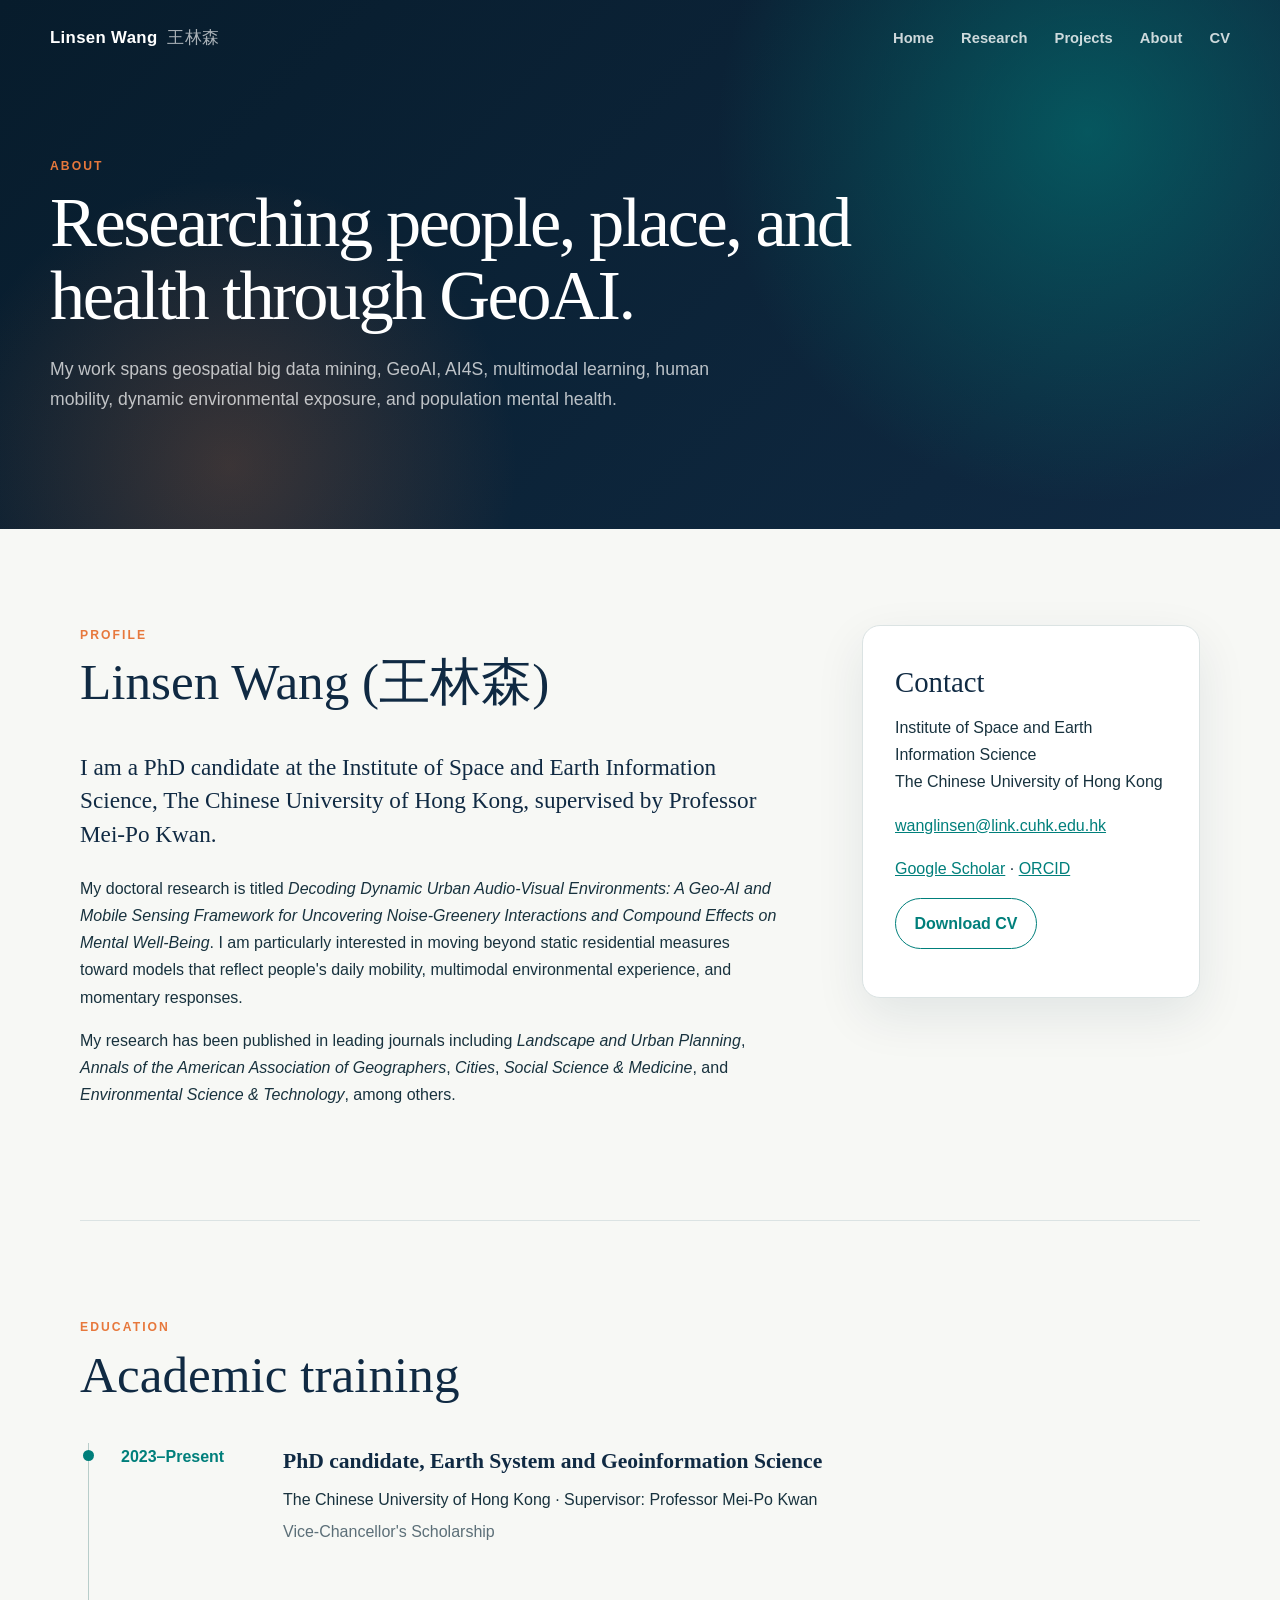
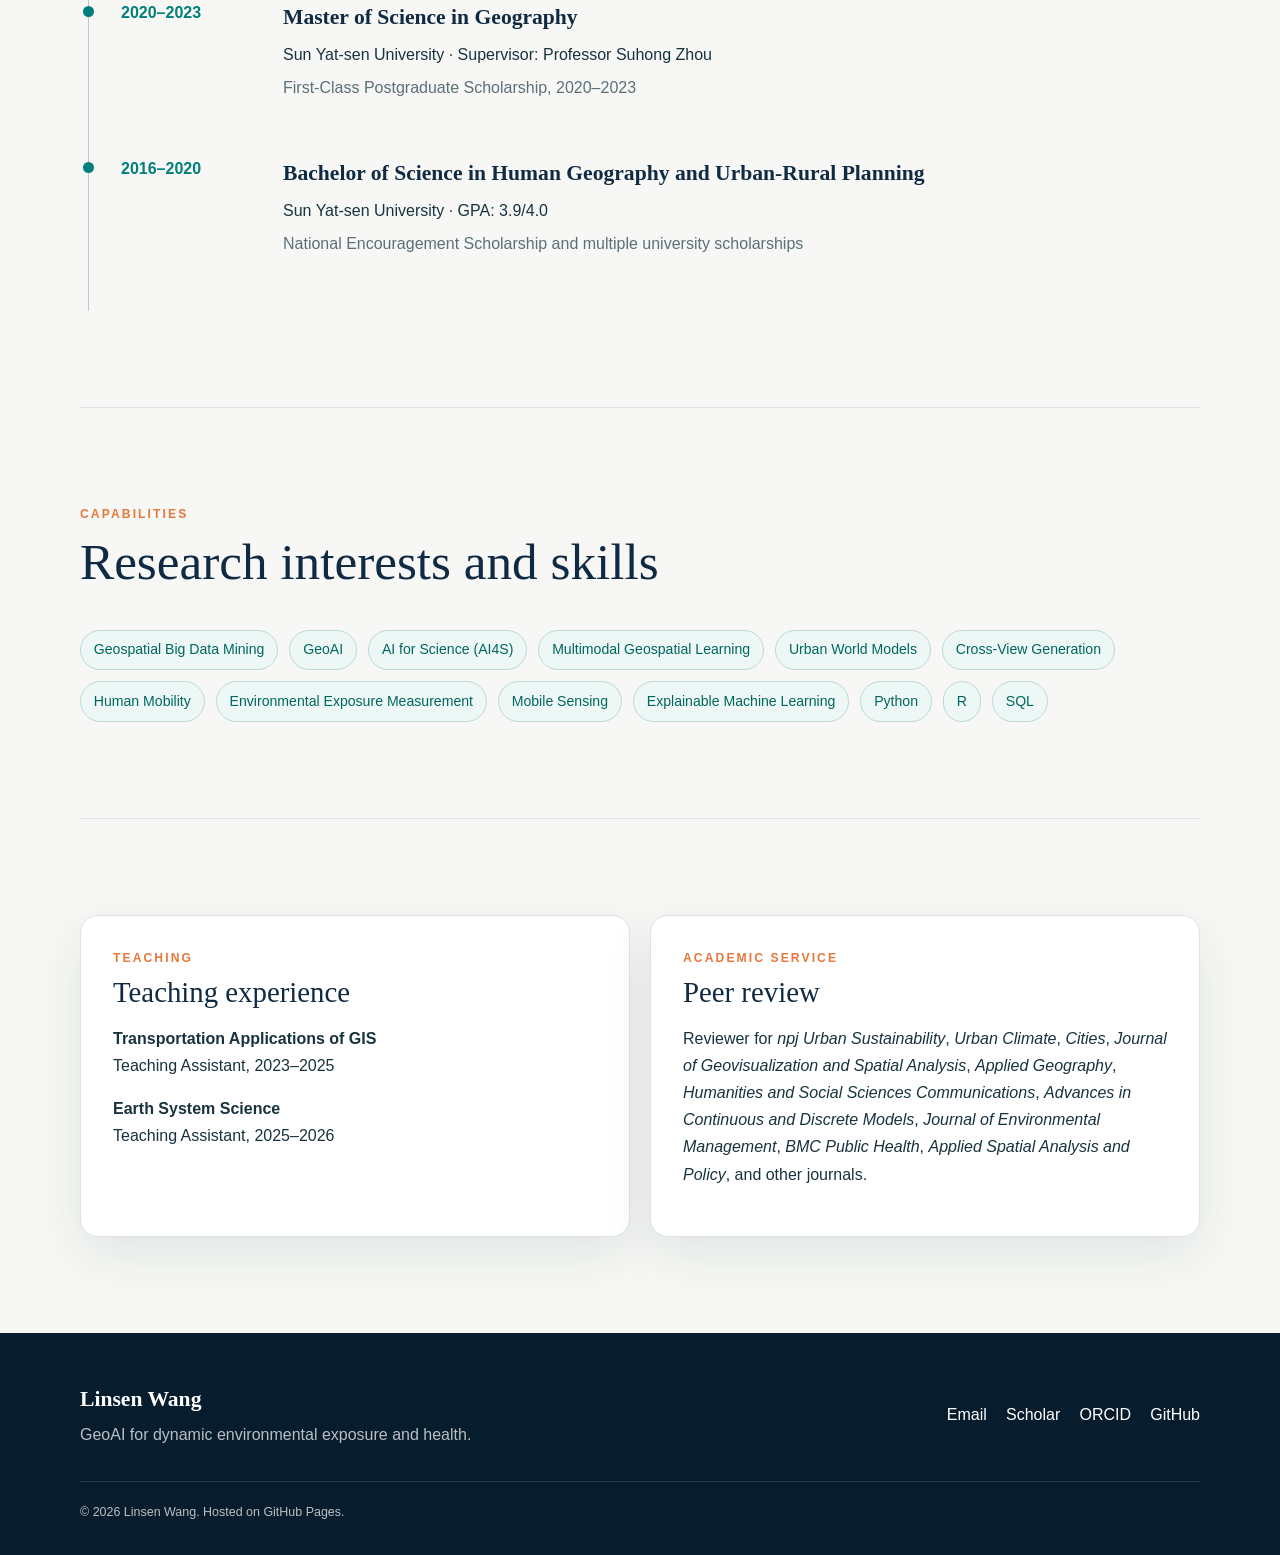
==== commit 62afd4fb: "update EST publication status" ====
--- a/about.html
+++ b/about.html
@@ -41,7 +41,8 @@
         <p>
           My research has been published in leading journals including <em>Landscape and Urban
           Planning</em>, <em>Annals of the American Association of Geographers</em>,
-          <em>Cities</em>, and <em>Social Science & Medicine</em>, among others.
+          <em>Cities</em>, <em>Social Science & Medicine</em>, and
+          <em>Environmental Science & Technology</em>, among others.
         </p>
       </div>
       <aside class="contact-card">
--- a/assets/css/style.css
+++ b/assets/css/style.css
@@ -165,6 +165,48 @@
   box-shadow: var(--shadow);
 }
 .card-number { color: var(--orange); font-size: .75rem; font-weight: 800; letter-spacing: .12em; }
+.research-icon {
+  width: 76px;
+  height: 76px;
+  margin-bottom: 1.4rem;
+  display: grid;
+  place-items: center;
+  position: relative;
+  overflow: hidden;
+  border: 1px solid rgba(0,127,123,.24);
+  border-radius: 22px;
+  color: var(--teal);
+  background:
+    radial-gradient(circle at 75% 20%, rgba(231,120,60,.19), transparent 28%),
+    linear-gradient(145deg, #f8fcfb, #dcefeb);
+  box-shadow:
+    inset 0 1px 0 rgba(255,255,255,.9),
+    0 14px 28px rgba(0,127,123,.13);
+}
+.research-icon::after {
+  content: "";
+  position: absolute;
+  width: 36px;
+  height: 80px;
+  top: -20px;
+  left: -45px;
+  background: linear-gradient(90deg, transparent, rgba(255,255,255,.7), transparent);
+  transform: rotate(25deg);
+  transition: left .55s ease;
+}
+.card:hover .research-icon::after { left: 95px; }
+.research-icon svg {
+  width: 52px;
+  height: 52px;
+  fill: none;
+  stroke-width: 1.65;
+  stroke-linecap: round;
+  stroke-linejoin: round;
+}
+.research-icon .icon-grid { stroke: rgba(0,127,123,.19); }
+.research-icon .icon-main { stroke: #075c69; }
+.research-icon .icon-node { stroke: #007f7b; fill: #e9f8f5; }
+.research-icon .icon-hot { stroke: var(--orange); fill: #fff3eb; }
 .card h3 { color: var(--navy); font-family: Georgia, serif; font-size: 1.45rem; }
 .feature-section { width: min(1120px, calc(100% - 2rem)); }
 .feature-list { display: grid; gap: 1rem; }
@@ -219,6 +261,29 @@
 .project-card.featured h2 { max-width: 780px; color: var(--white); font-size: 2.1rem; }
 .project-card.featured p { max-width: 850px; color: rgba(255,255,255,.78); }
 .project-meta { color: var(--orange); font-size: .75rem; font-weight: 800; letter-spacing: .1em; text-transform: uppercase; }
+.project-role {
+  display: inline-block;
+  margin-bottom: .75rem;
+  padding: .25rem .65rem;
+  border: 1px solid #bcd8d5;
+  border-radius: 999px;
+  color: #00665f;
+  background: #edf8f6;
+  font-size: .68rem;
+  font-weight: 800;
+  letter-spacing: .08em;
+  text-transform: uppercase;
+}
+.project-card.featured .project-role {
+  color: #b9f2ec;
+  border-color: rgba(185,242,236,.35);
+  background: rgba(0,0,0,.12);
+}
+.project-role-pi {
+  color: #8b3a16;
+  border-color: #f1c2a8;
+  background: #fff0e7;
+}
 
 .site-footer { color: rgba(255,255,255,.72); background: var(--navy-deep); padding: 3rem 1rem 2rem; }
 .footer-inner { width: min(1120px, 100%); margin: 0 auto; display: flex; align-items: center; justify-content: space-between; gap: 2rem; }
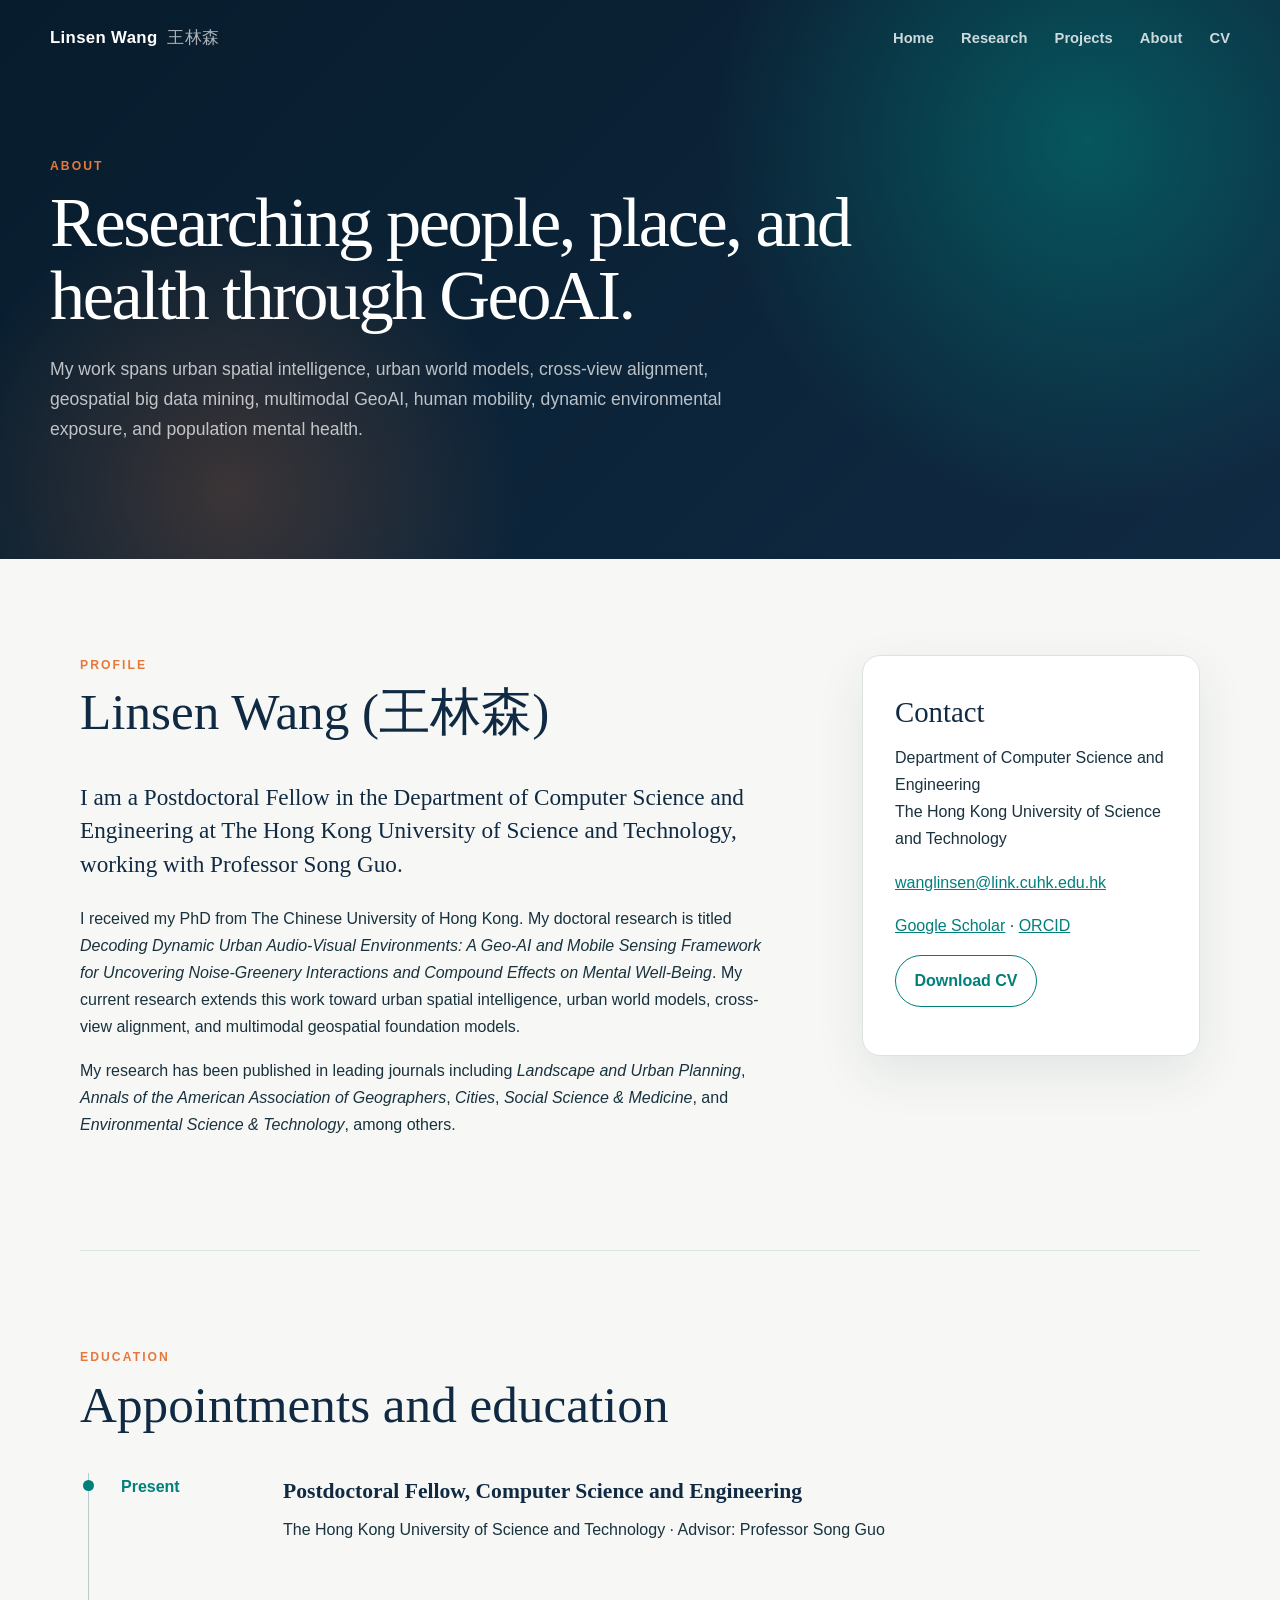
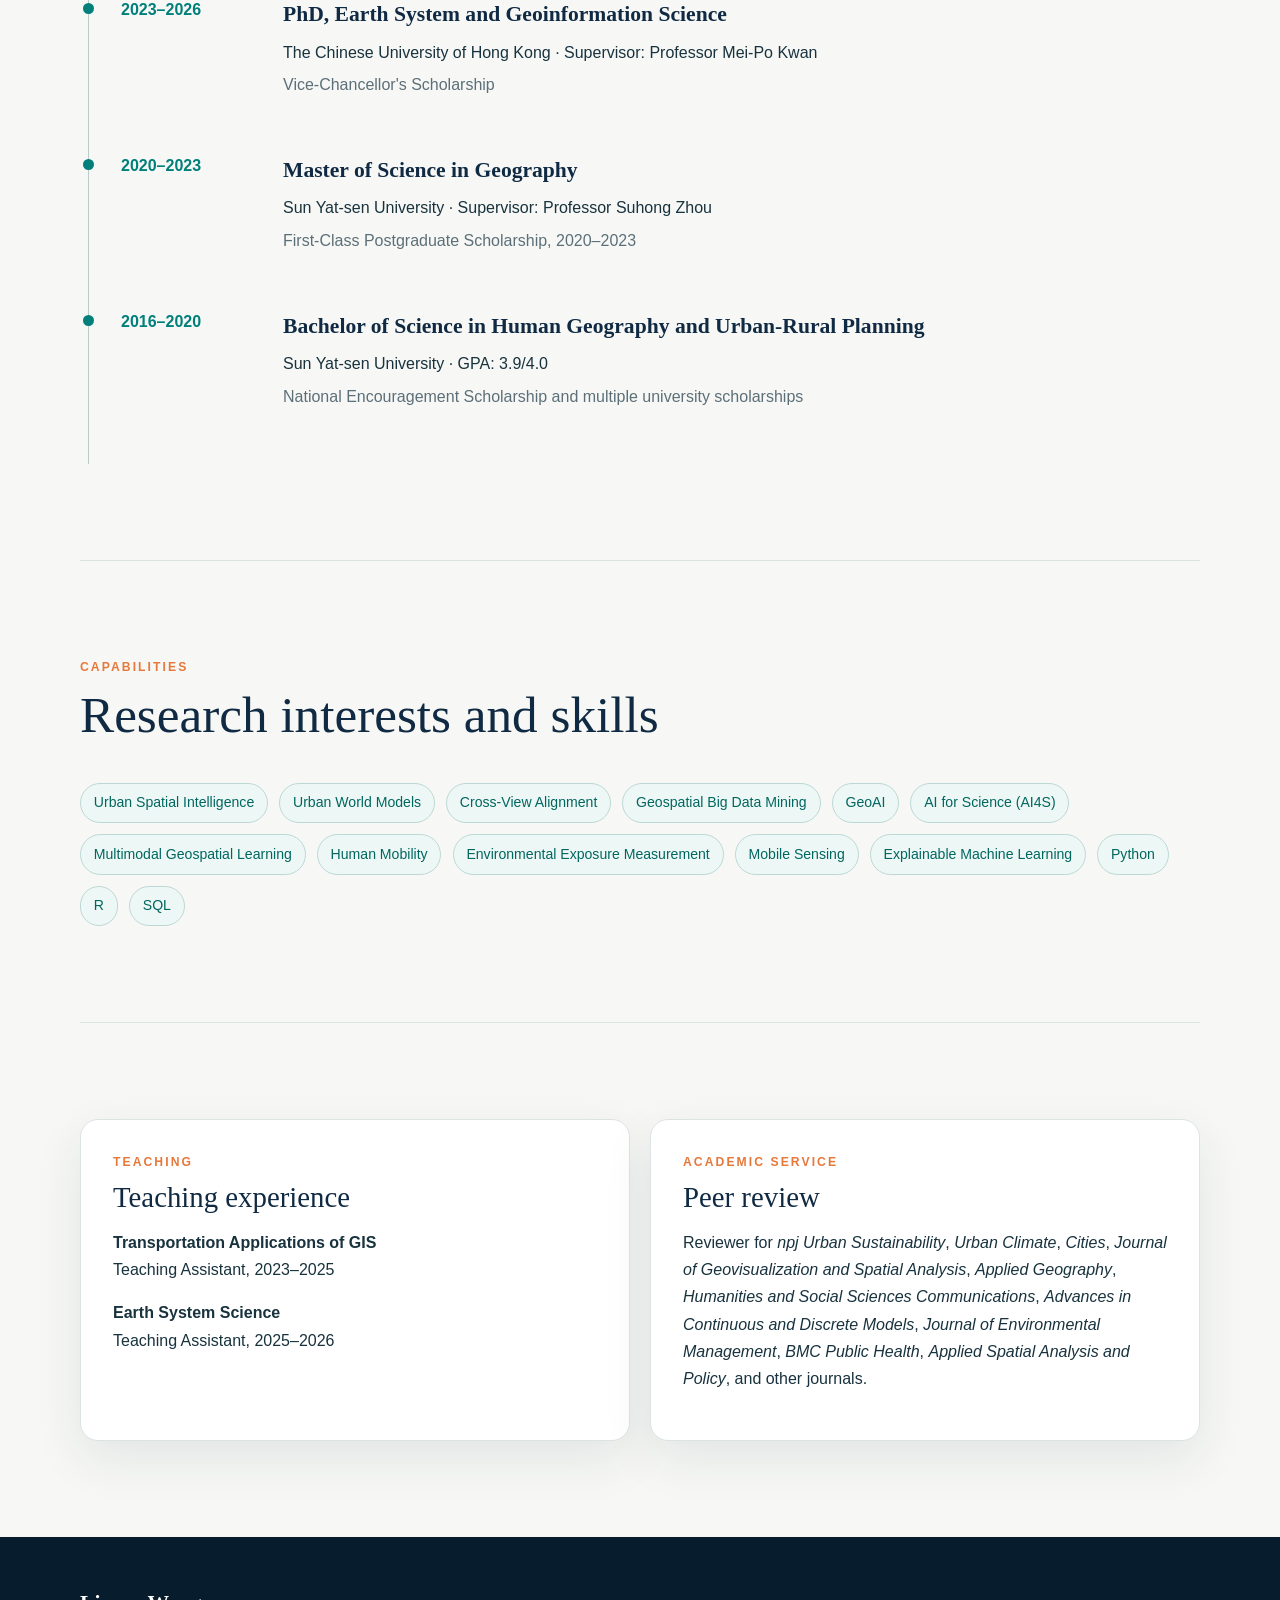
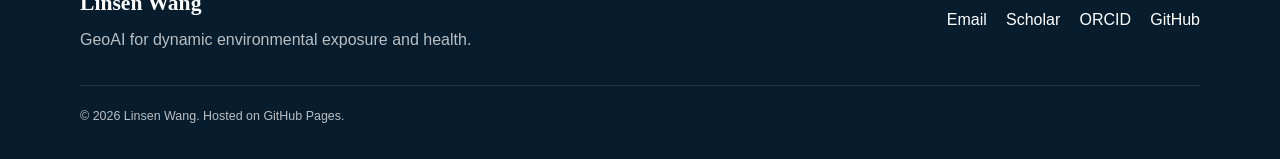
==== commit 8d77b62d: "update appointment and research focus" ====
--- a/about.html
+++ b/about.html
@@ -14,8 +14,9 @@
       <p class="eyebrow">About</p>
       <h1>Researching people, place, and health through GeoAI.</h1>
       <p>
-        My work spans geospatial big data mining, GeoAI, AI4S, multimodal learning,
-        human mobility, dynamic environmental exposure, and population mental health.
+        My work spans urban spatial intelligence, urban world models, cross-view alignment,
+        geospatial big data mining, multimodal GeoAI, human mobility, dynamic environmental
+        exposure, and population mental health.
       </p>
     </div>
   </header>
@@ -28,15 +29,16 @@
           <h2>Linsen Wang (王林森)</h2>
         </div>
         <p class="lead">
-          I am a PhD candidate at the Institute of Space and Earth Information Science,
-          The Chinese University of Hong Kong, supervised by Professor Mei-Po Kwan.
+          I am a Postdoctoral Fellow in the Department of Computer Science and Engineering
+          at The Hong Kong University of Science and Technology, working with Professor Song Guo.
         </p>
         <p>
-          My doctoral research is titled <em>Decoding Dynamic Urban Audio-Visual Environments:
+          I received my PhD from The Chinese University of Hong Kong. My doctoral research is
+          titled <em>Decoding Dynamic Urban Audio-Visual Environments:
           A Geo-AI and Mobile Sensing Framework for Uncovering Noise-Greenery Interactions and
-          Compound Effects on Mental Well-Being</em>. I am particularly interested in moving
-          beyond static residential measures toward models that reflect people's daily mobility,
-          multimodal environmental experience, and momentary responses.
+          Compound Effects on Mental Well-Being</em>. My current research extends this work toward
+          urban spatial intelligence, urban world models, cross-view alignment, and multimodal
+          geospatial foundation models.
         </p>
         <p>
           My research has been published in leading journals including <em>Landscape and Urban
@@ -47,7 +49,7 @@
       </div>
       <aside class="contact-card">
         <h2>Contact</h2>
-        <p>Institute of Space and Earth Information Science<br>The Chinese University of Hong Kong</p>
+        <p>Department of Computer Science and Engineering<br>The Hong Kong University of Science and Technology</p>
         <p><a href="mailto:wanglinsen@link.cuhk.edu.hk">wanglinsen@link.cuhk.edu.hk</a></p>
         <p><a href="https://scholar.google.com/citations?user=E6fkBGgAAAAJ&hl=en" target="_blank" rel="noopener noreferrer">Google Scholar</a> · <a href="https://orcid.org/0009-0004-7483-9359" target="_blank" rel="noopener noreferrer">ORCID</a></p>
         <p><a class="button cv-button" href="assets/Linsen_Wang_CV.docx">Download CV</a></p>
@@ -57,12 +59,16 @@
     <section class="section">
       <div class="section-heading">
         <p class="eyebrow">Education</p>
-        <h2>Academic training</h2>
+        <h2>Appointments and education</h2>
       </div>
       <div class="timeline">
         <article>
-          <div class="timeline-date">2023–Present</div>
-          <div><h3>PhD candidate, Earth System and Geoinformation Science</h3><p>The Chinese University of Hong Kong · Supervisor: Professor Mei-Po Kwan</p><p class="muted">Vice-Chancellor's Scholarship</p></div>
+          <div class="timeline-date">Present</div>
+          <div><h3>Postdoctoral Fellow, Computer Science and Engineering</h3><p>The Hong Kong University of Science and Technology · Advisor: Professor Song Guo</p></div>
+        </article>
+        <article>
+          <div class="timeline-date">2023–2026</div>
+          <div><h3>PhD, Earth System and Geoinformation Science</h3><p>The Chinese University of Hong Kong · Supervisor: Professor Mei-Po Kwan</p><p class="muted">Vice-Chancellor's Scholarship</p></div>
         </article>
         <article>
           <div class="timeline-date">2020–2023</div>
@@ -81,9 +87,10 @@
         <h2>Research interests and skills</h2>
       </div>
       <div class="tag-list">
-        <span>Geospatial Big Data Mining</span><span>GeoAI</span><span>AI for Science (AI4S)</span>
-        <span>Multimodal Geospatial Learning</span><span>Urban World Models</span>
-        <span>Cross-View Generation</span><span>Human Mobility</span>
+        <span>Urban Spatial Intelligence</span><span>Urban World Models</span>
+        <span>Cross-View Alignment</span><span>Geospatial Big Data Mining</span>
+        <span>GeoAI</span><span>AI for Science (AI4S)</span>
+        <span>Multimodal Geospatial Learning</span><span>Human Mobility</span>
         <span>Environmental Exposure Measurement</span><span>Mobile Sensing</span>
         <span>Explainable Machine Learning</span>
         <span>Python</span><span>R</span><span>SQL</span>
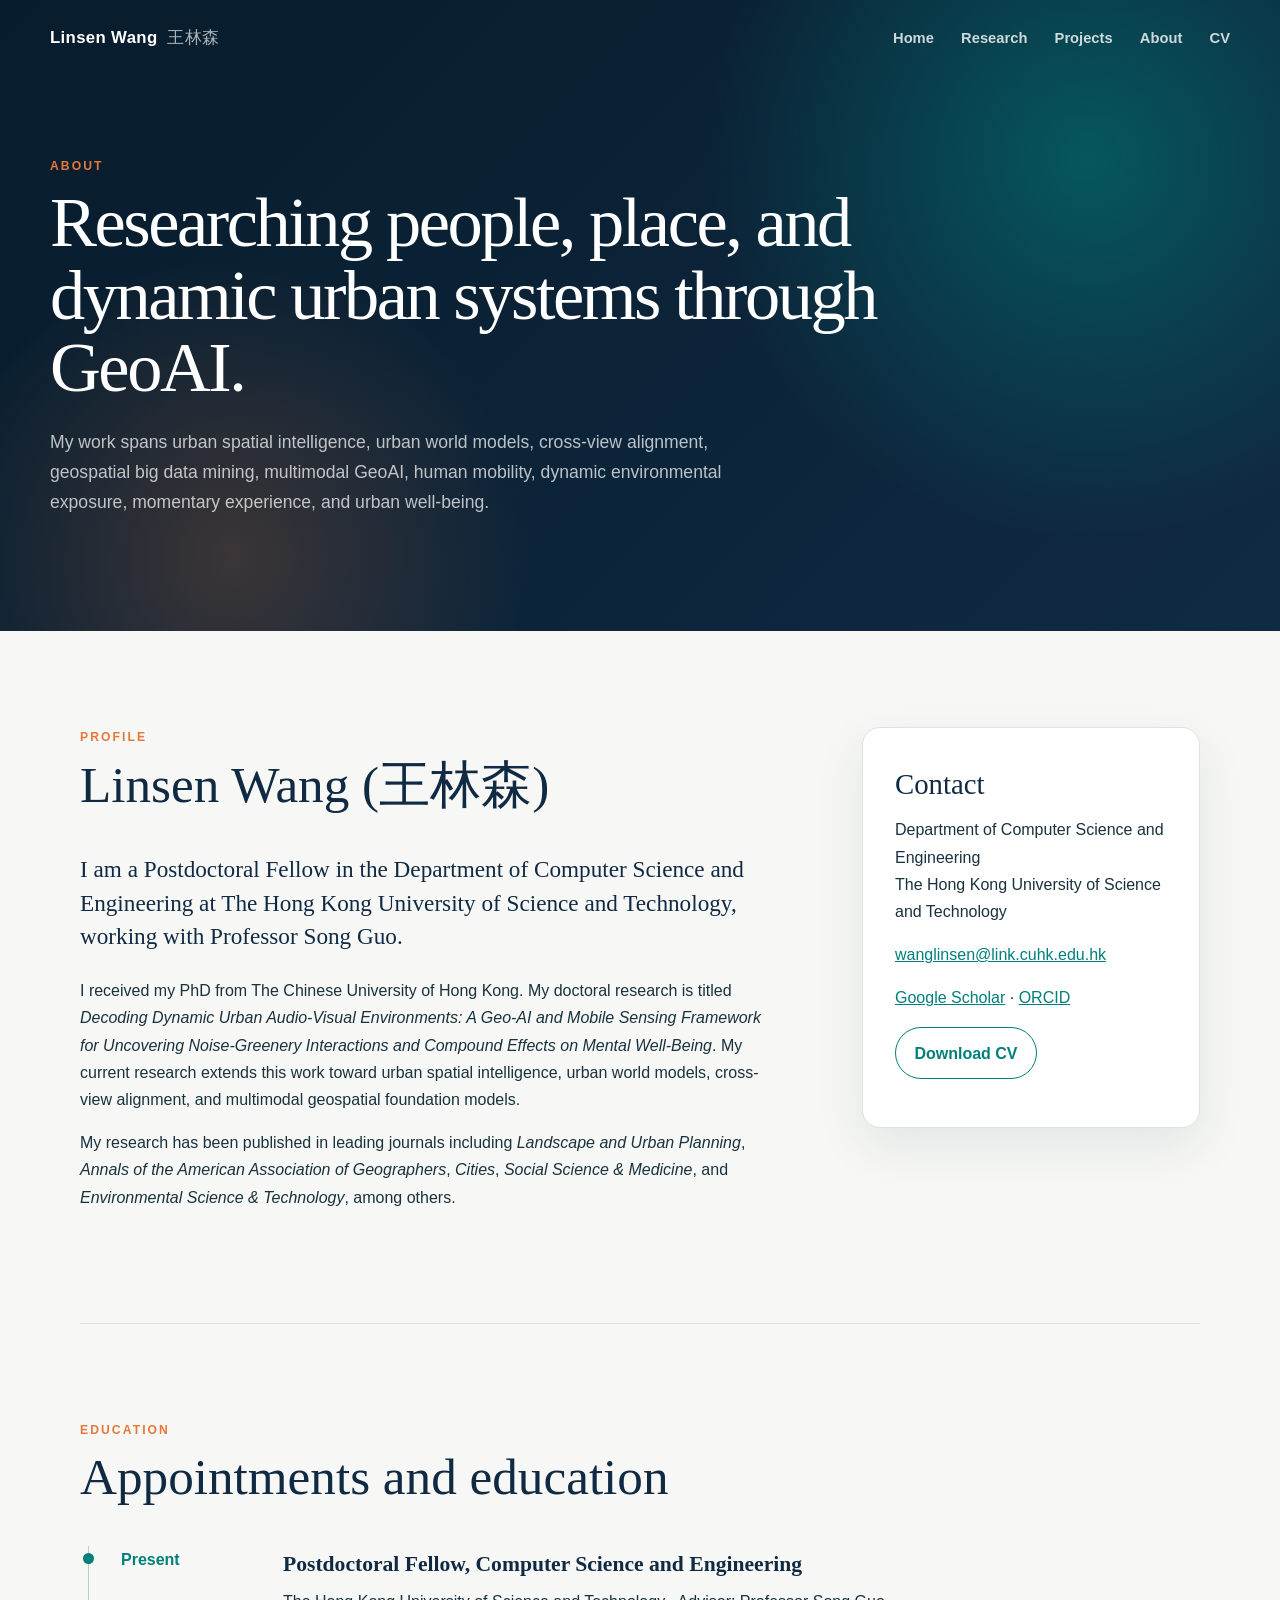
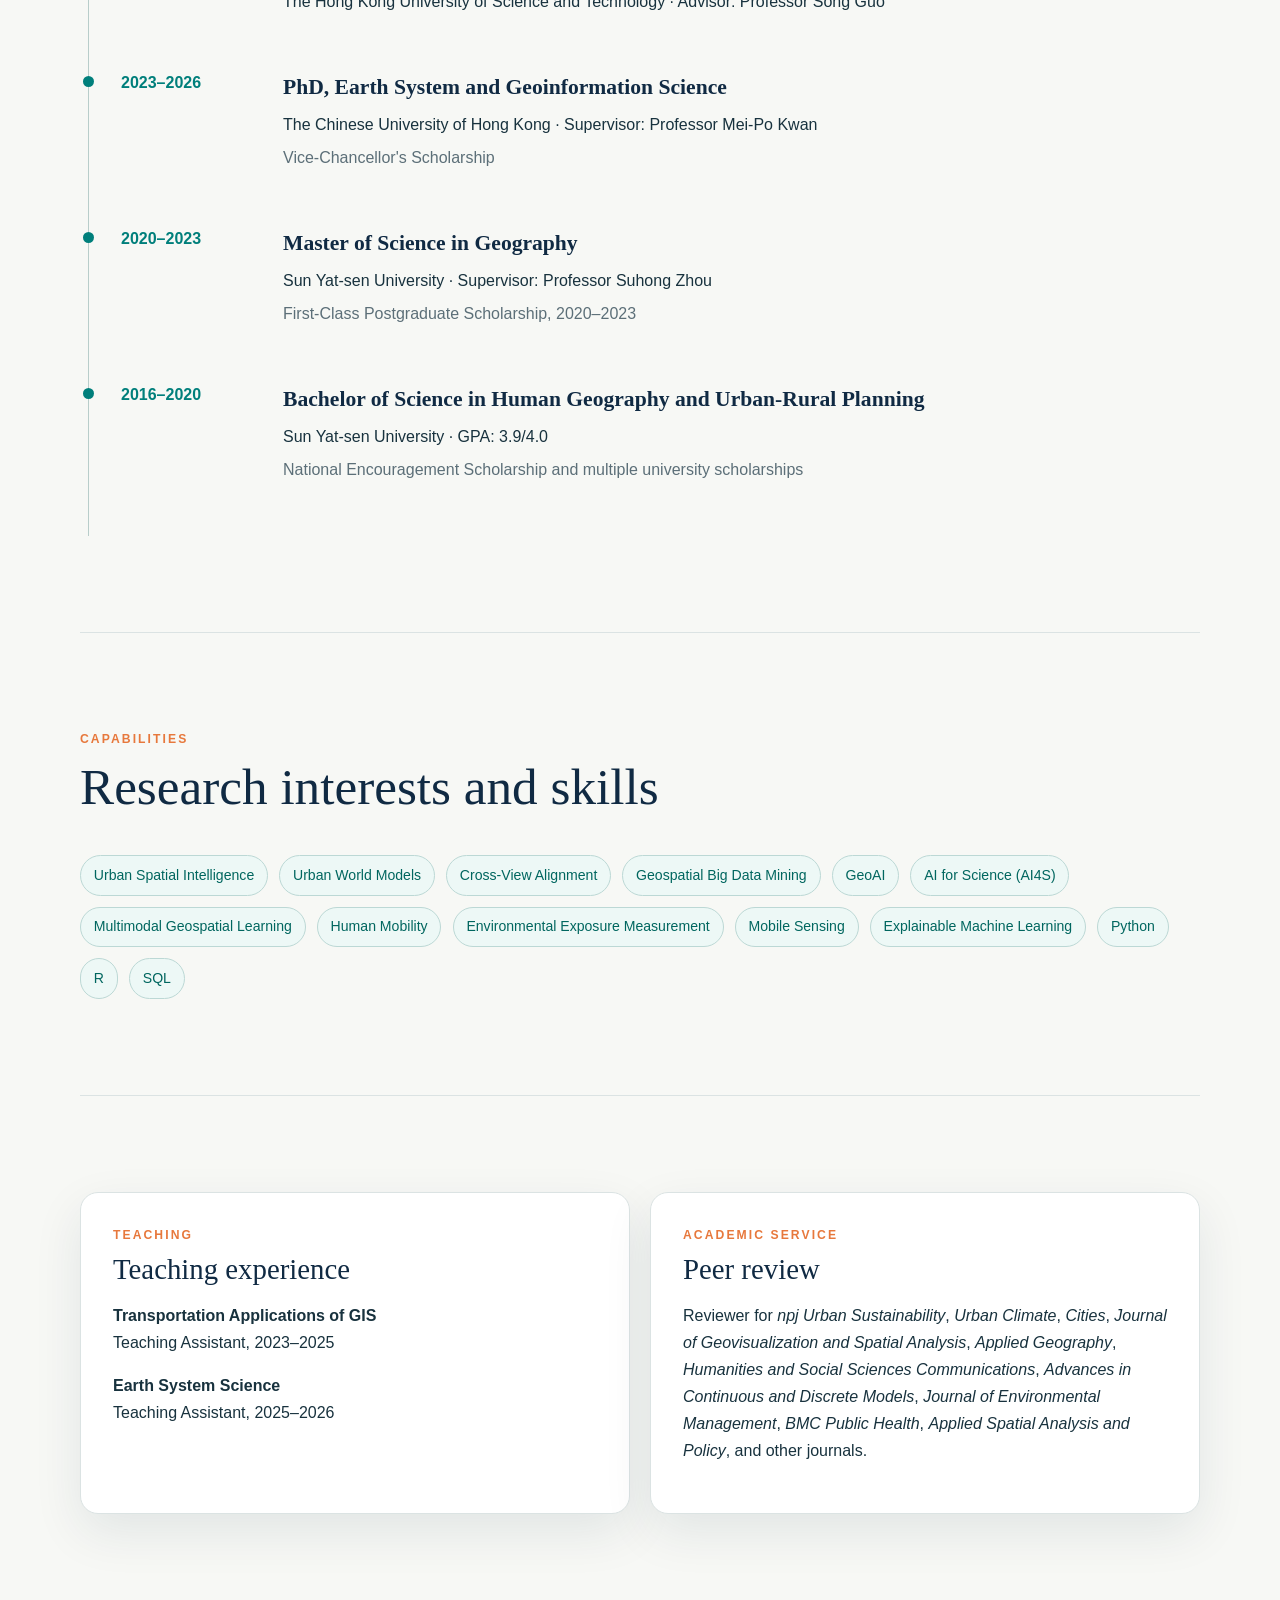
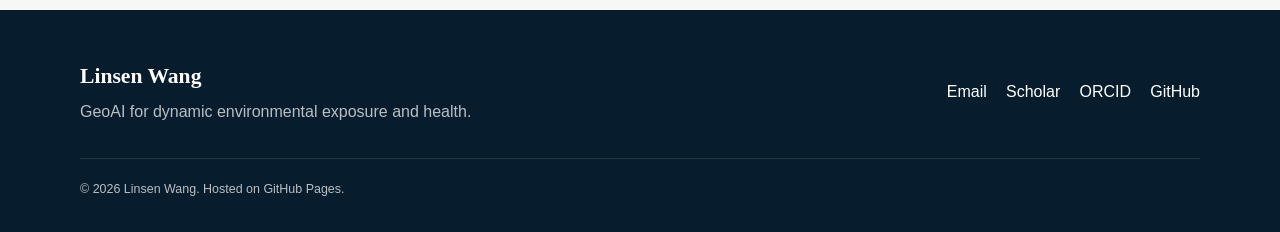
==== commit f4ebe618: "broaden research positioning language" ====
--- a/about.html
+++ b/about.html
@@ -12,11 +12,11 @@
     <nav class="main-nav" data-include="partials/nav.html"></nav>
     <div class="page-header-content">
       <p class="eyebrow">About</p>
-      <h1>Researching people, place, and health through GeoAI.</h1>
+      <h1>Researching people, place, and dynamic urban systems through GeoAI.</h1>
       <p>
         My work spans urban spatial intelligence, urban world models, cross-view alignment,
         geospatial big data mining, multimodal GeoAI, human mobility, dynamic environmental
-        exposure, and population mental health.
+        exposure, momentary experience, and urban well-being.
       </p>
     </div>
   </header>
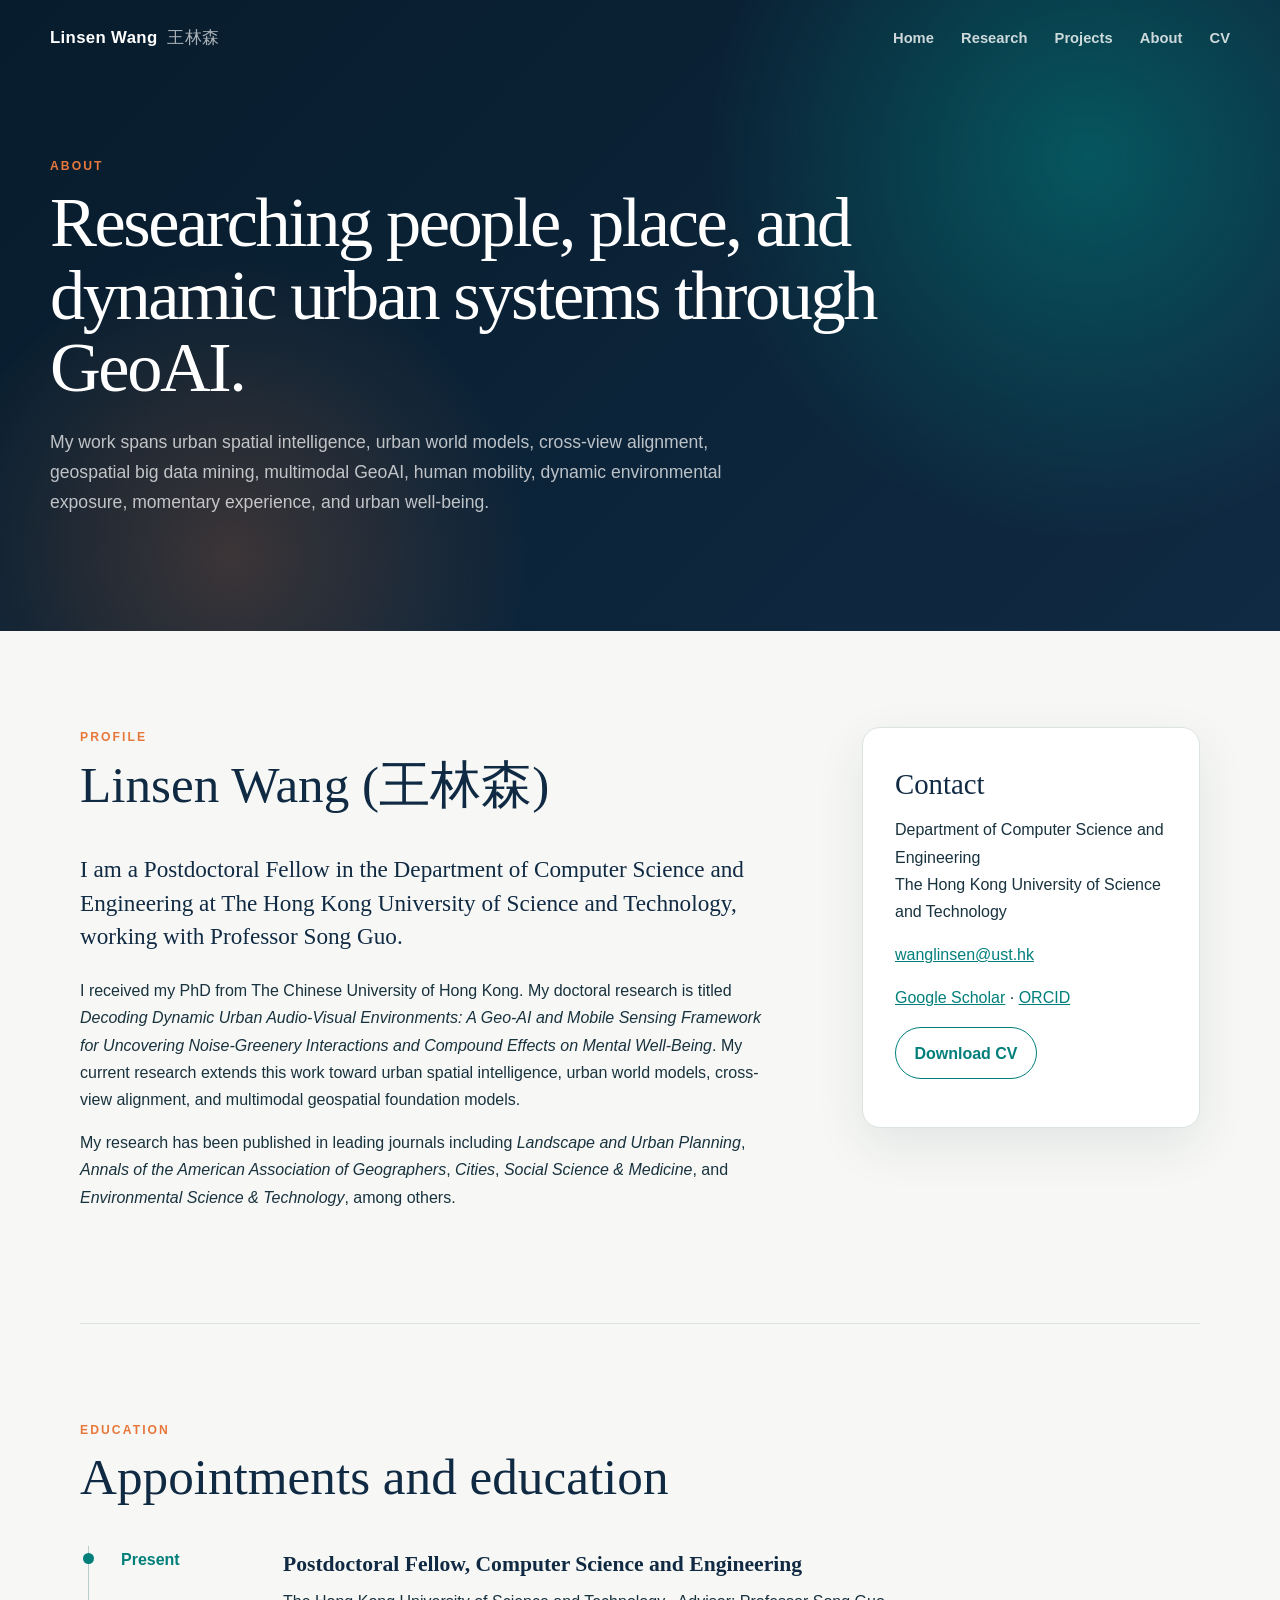
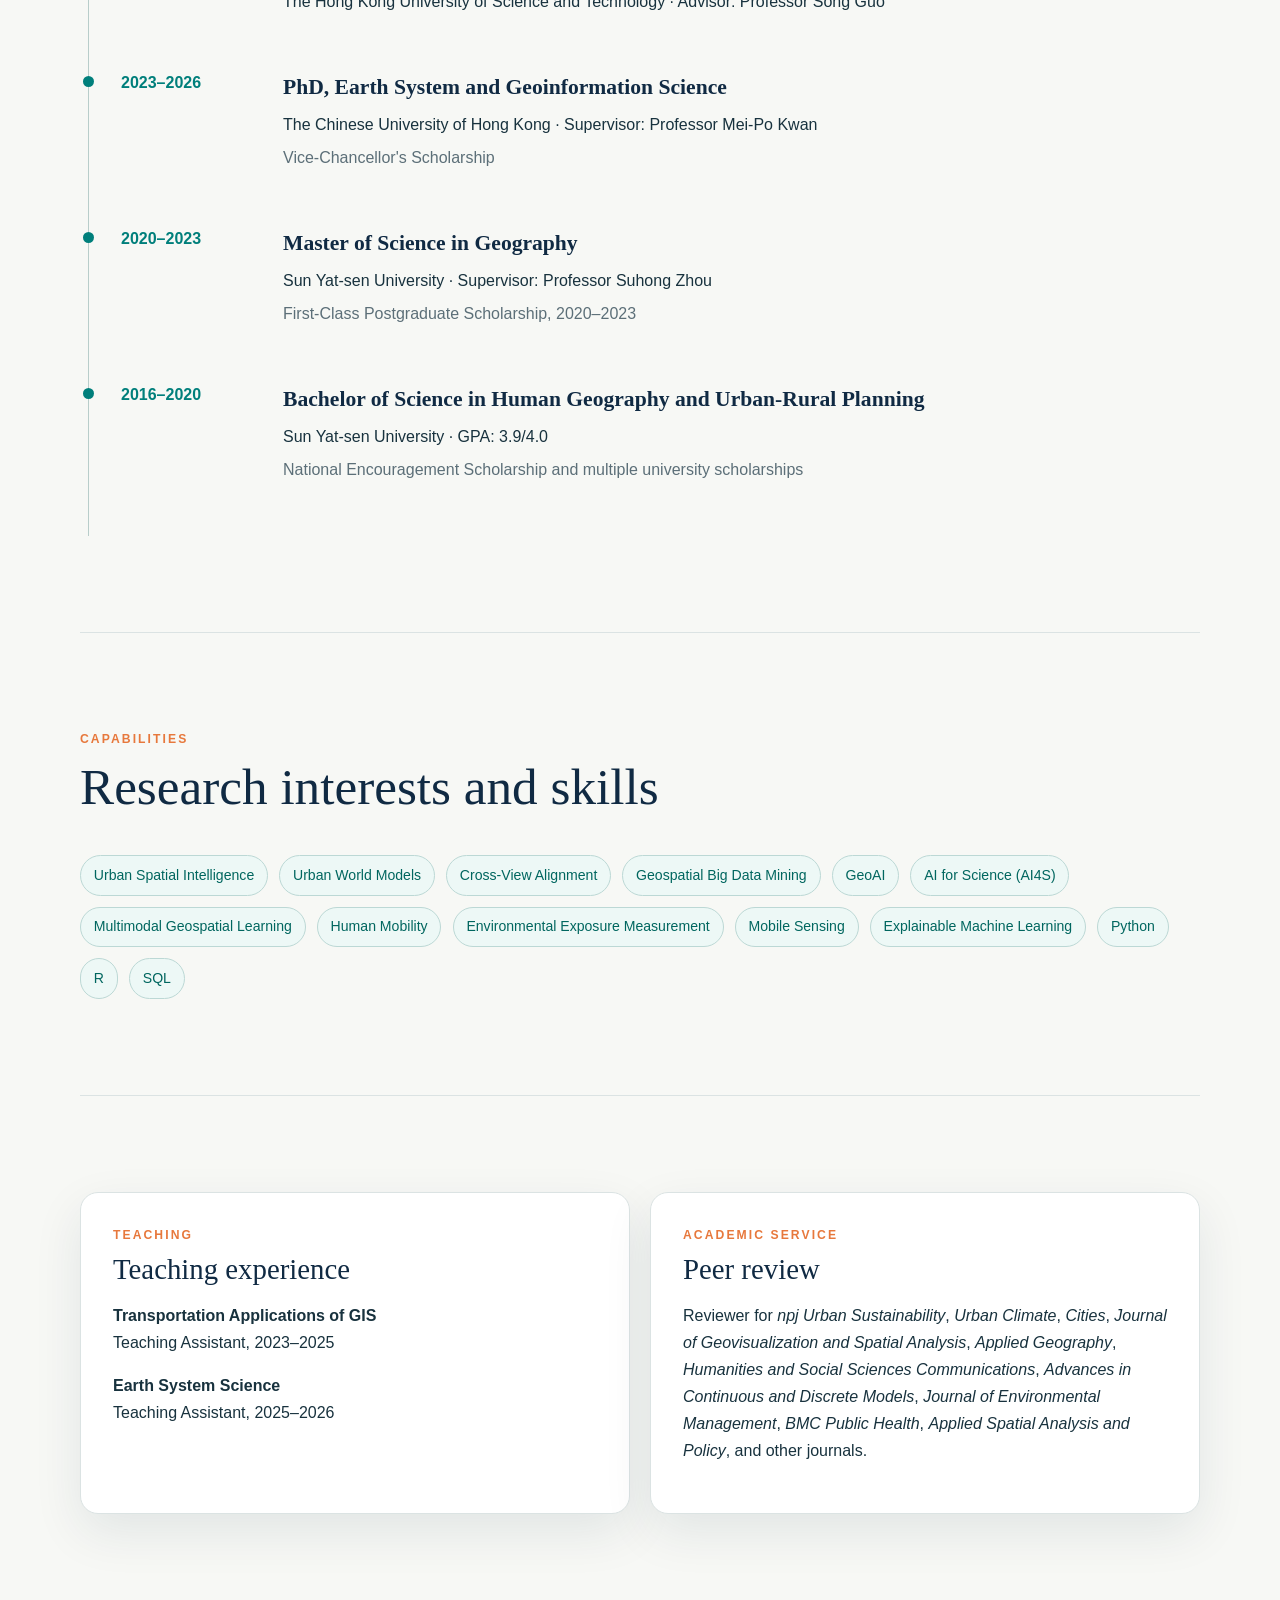
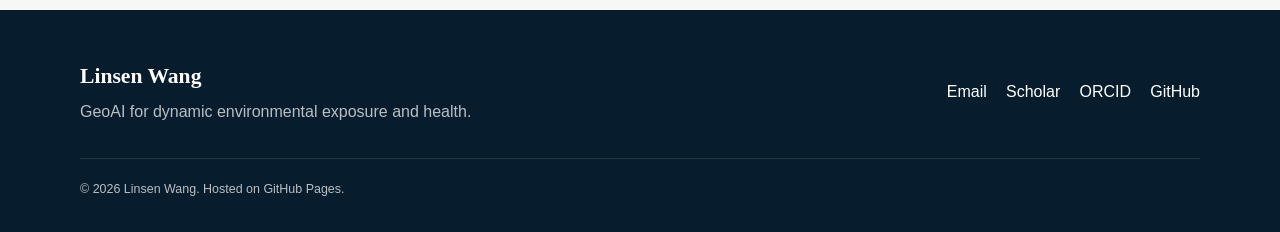
==== commit c6e600dd: "update contact email" ====
--- a/about.html
+++ b/about.html
@@ -50,7 +50,7 @@
       <aside class="contact-card">
         <h2>Contact</h2>
         <p>Department of Computer Science and Engineering<br>The Hong Kong University of Science and Technology</p>
-        <p><a href="mailto:wanglinsen@link.cuhk.edu.hk">wanglinsen@link.cuhk.edu.hk</a></p>
+        <p><a href="mailto:wanglinsen@ust.hk">wanglinsen@ust.hk</a></p>
         <p><a href="https://scholar.google.com/citations?user=E6fkBGgAAAAJ&hl=en" target="_blank" rel="noopener noreferrer">Google Scholar</a> · <a href="https://orcid.org/0009-0004-7483-9359" target="_blank" rel="noopener noreferrer">ORCID</a></p>
         <p><a class="button cv-button" href="assets/Linsen_Wang_CV.docx">Download CV</a></p>
       </aside>
